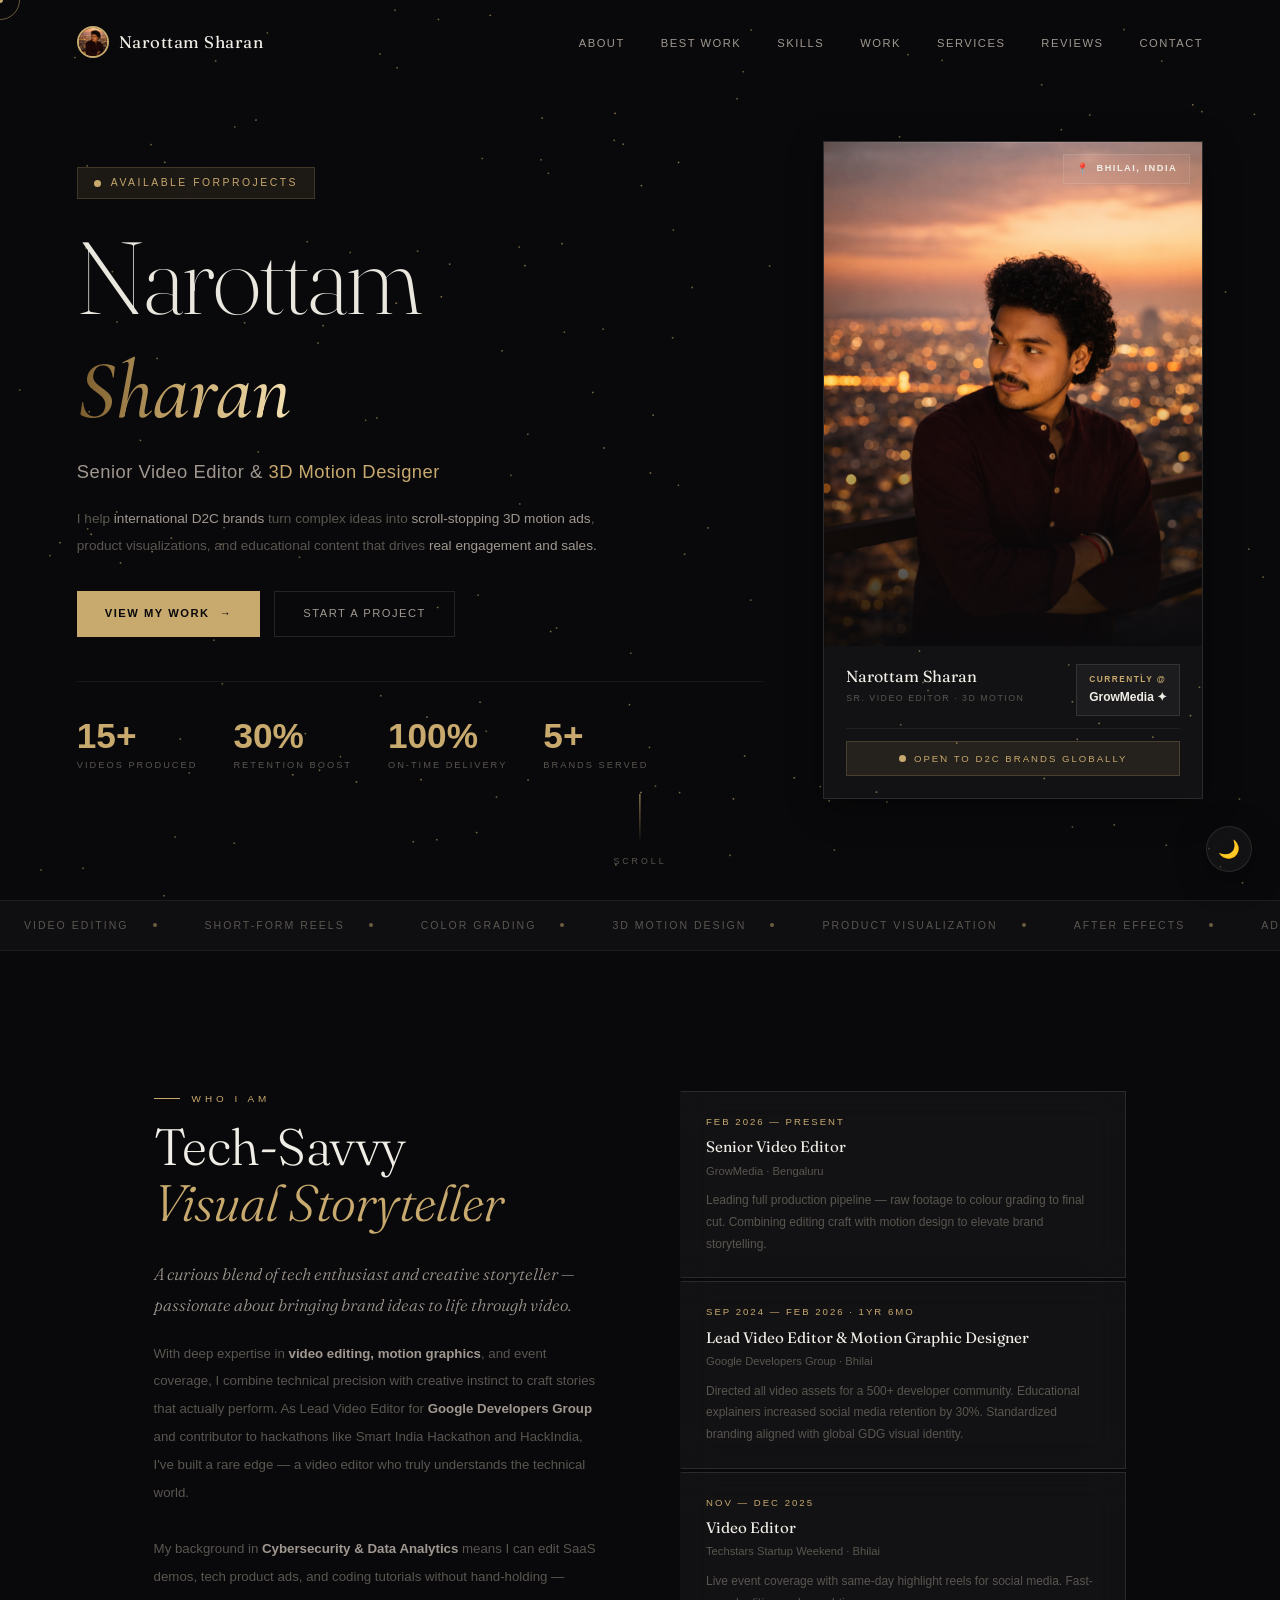
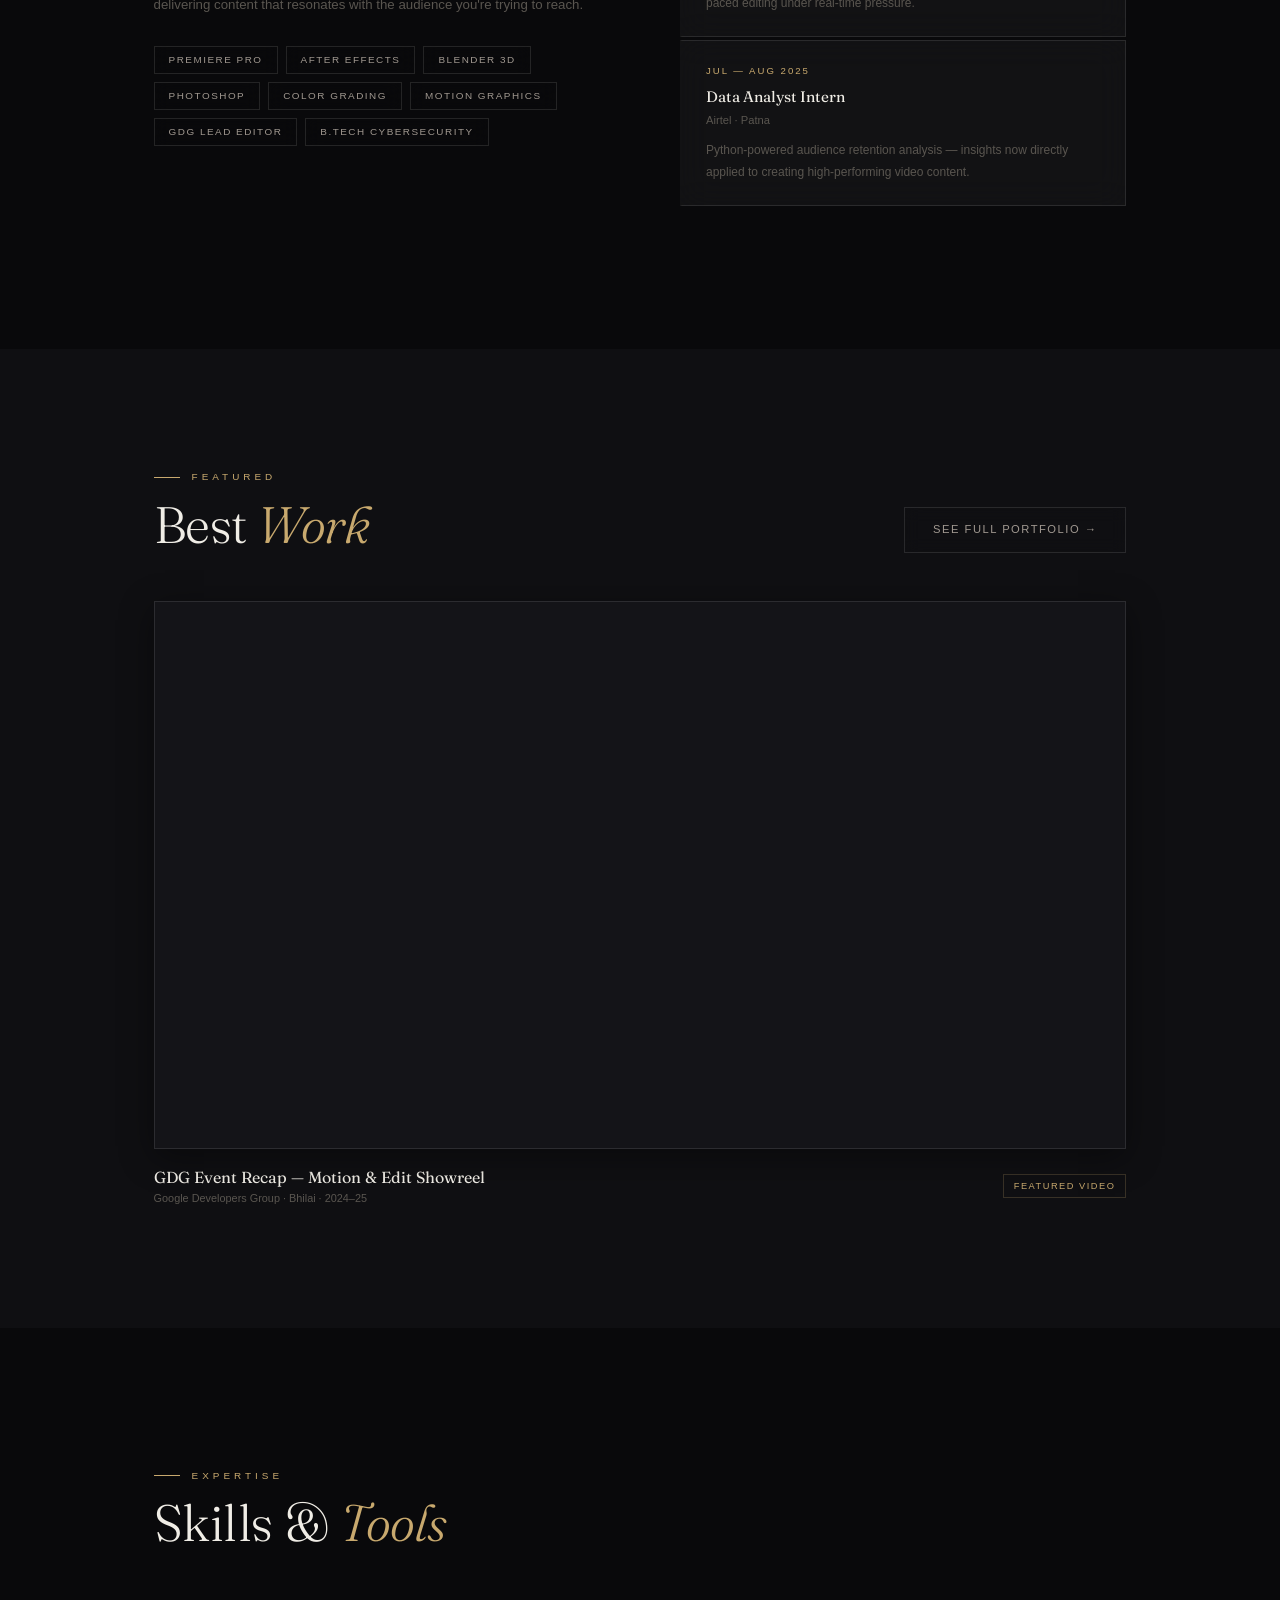
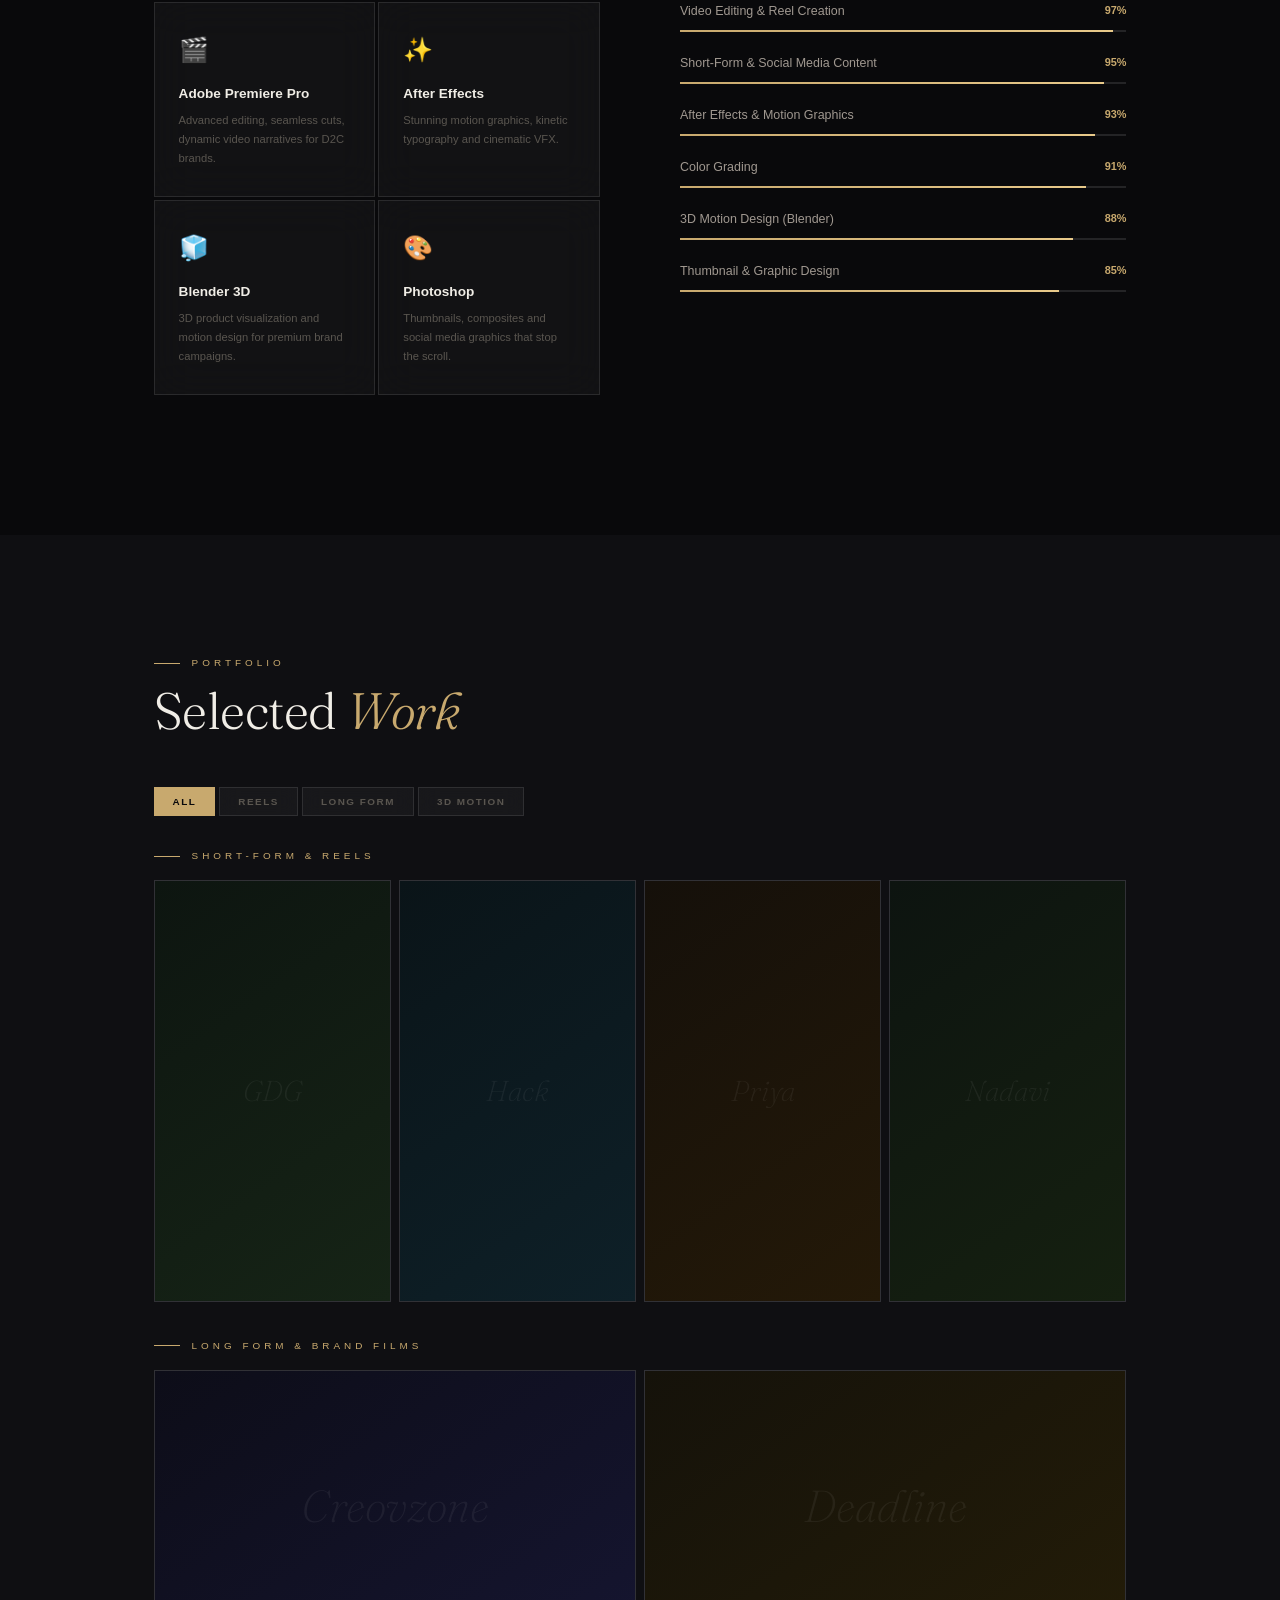
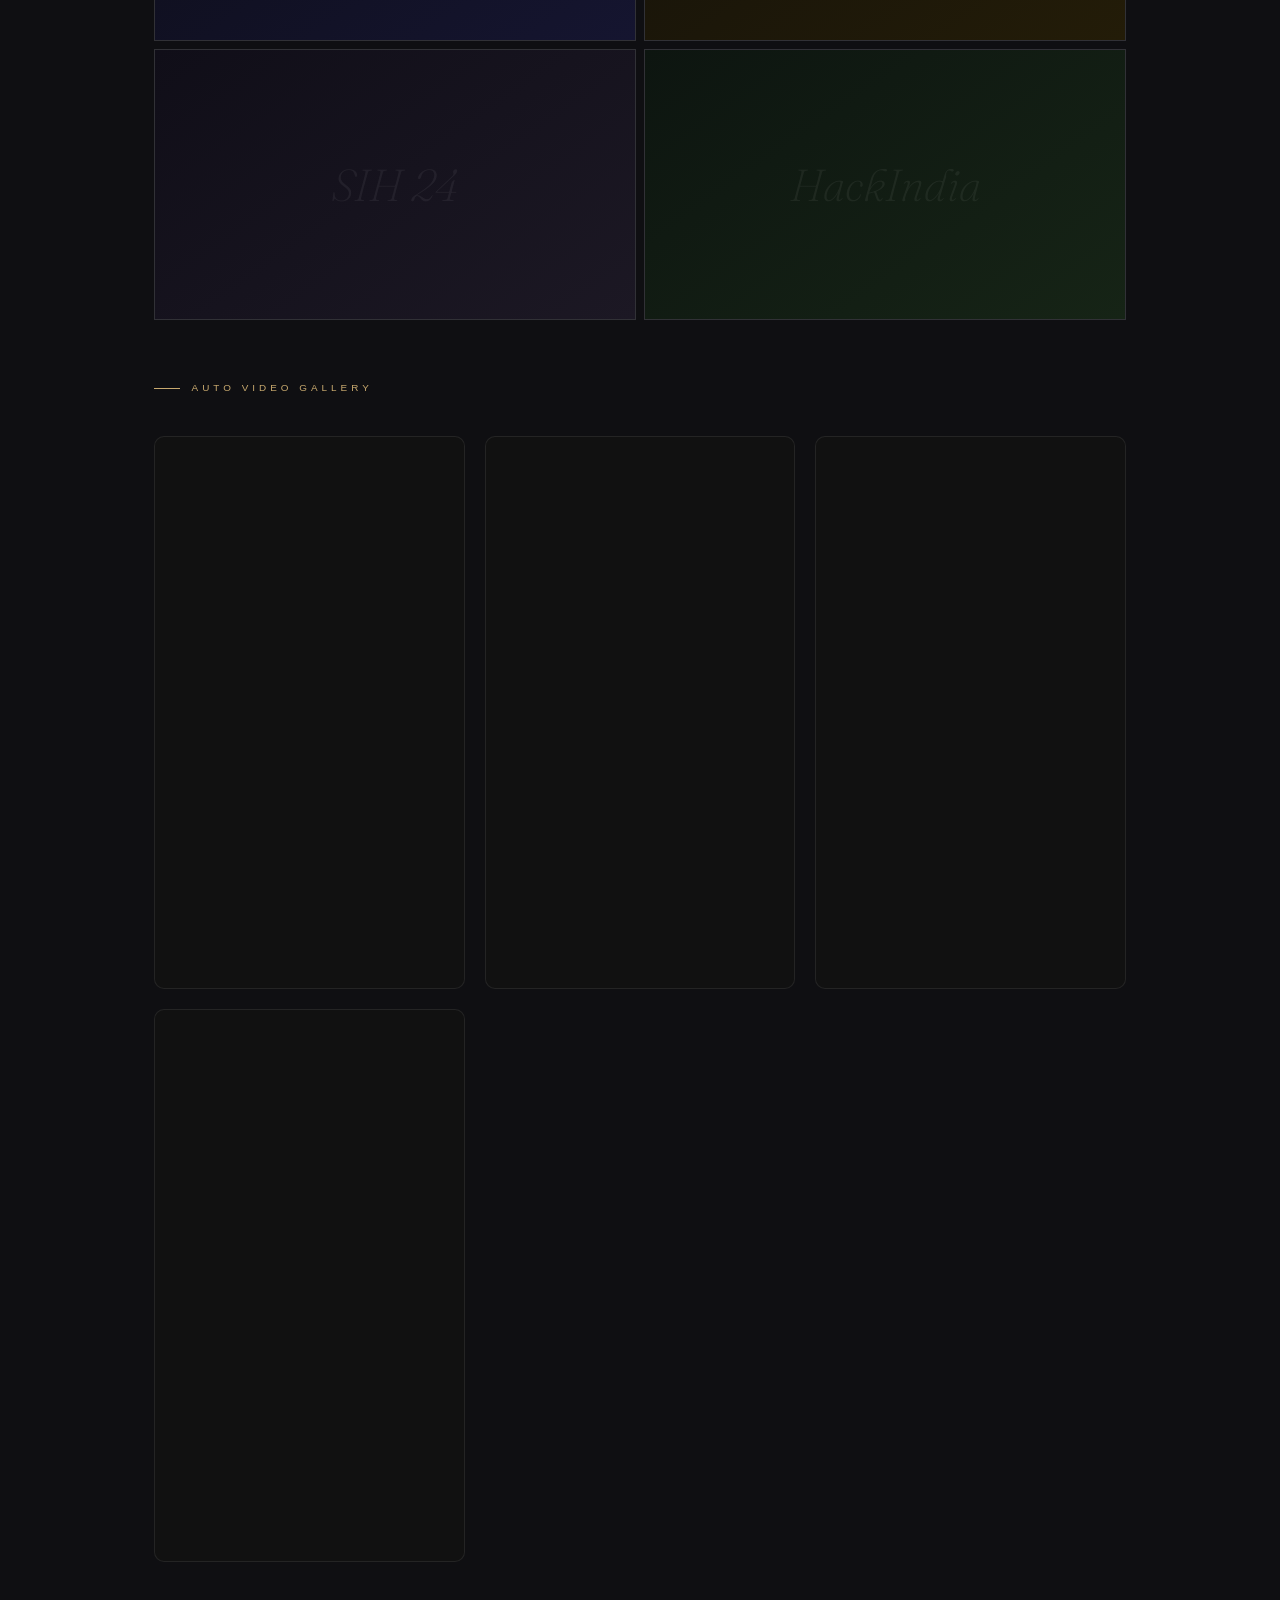
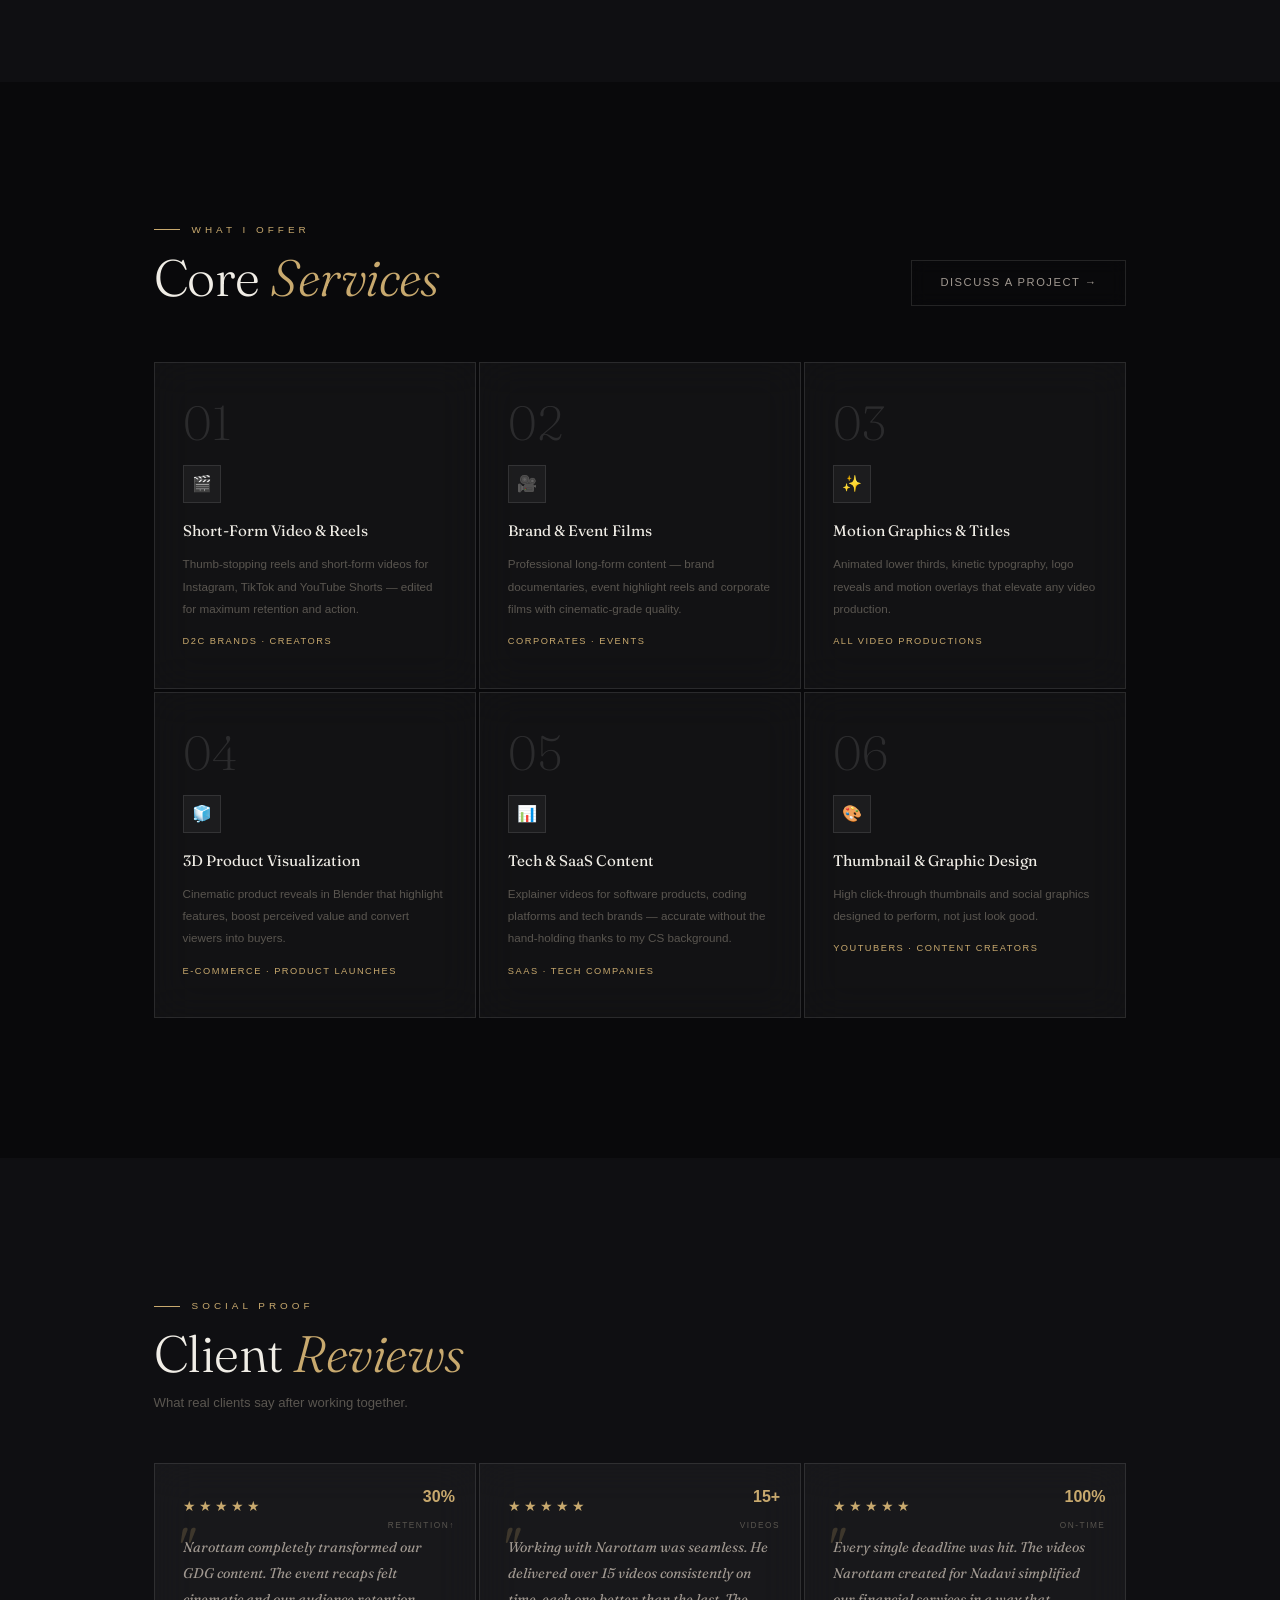
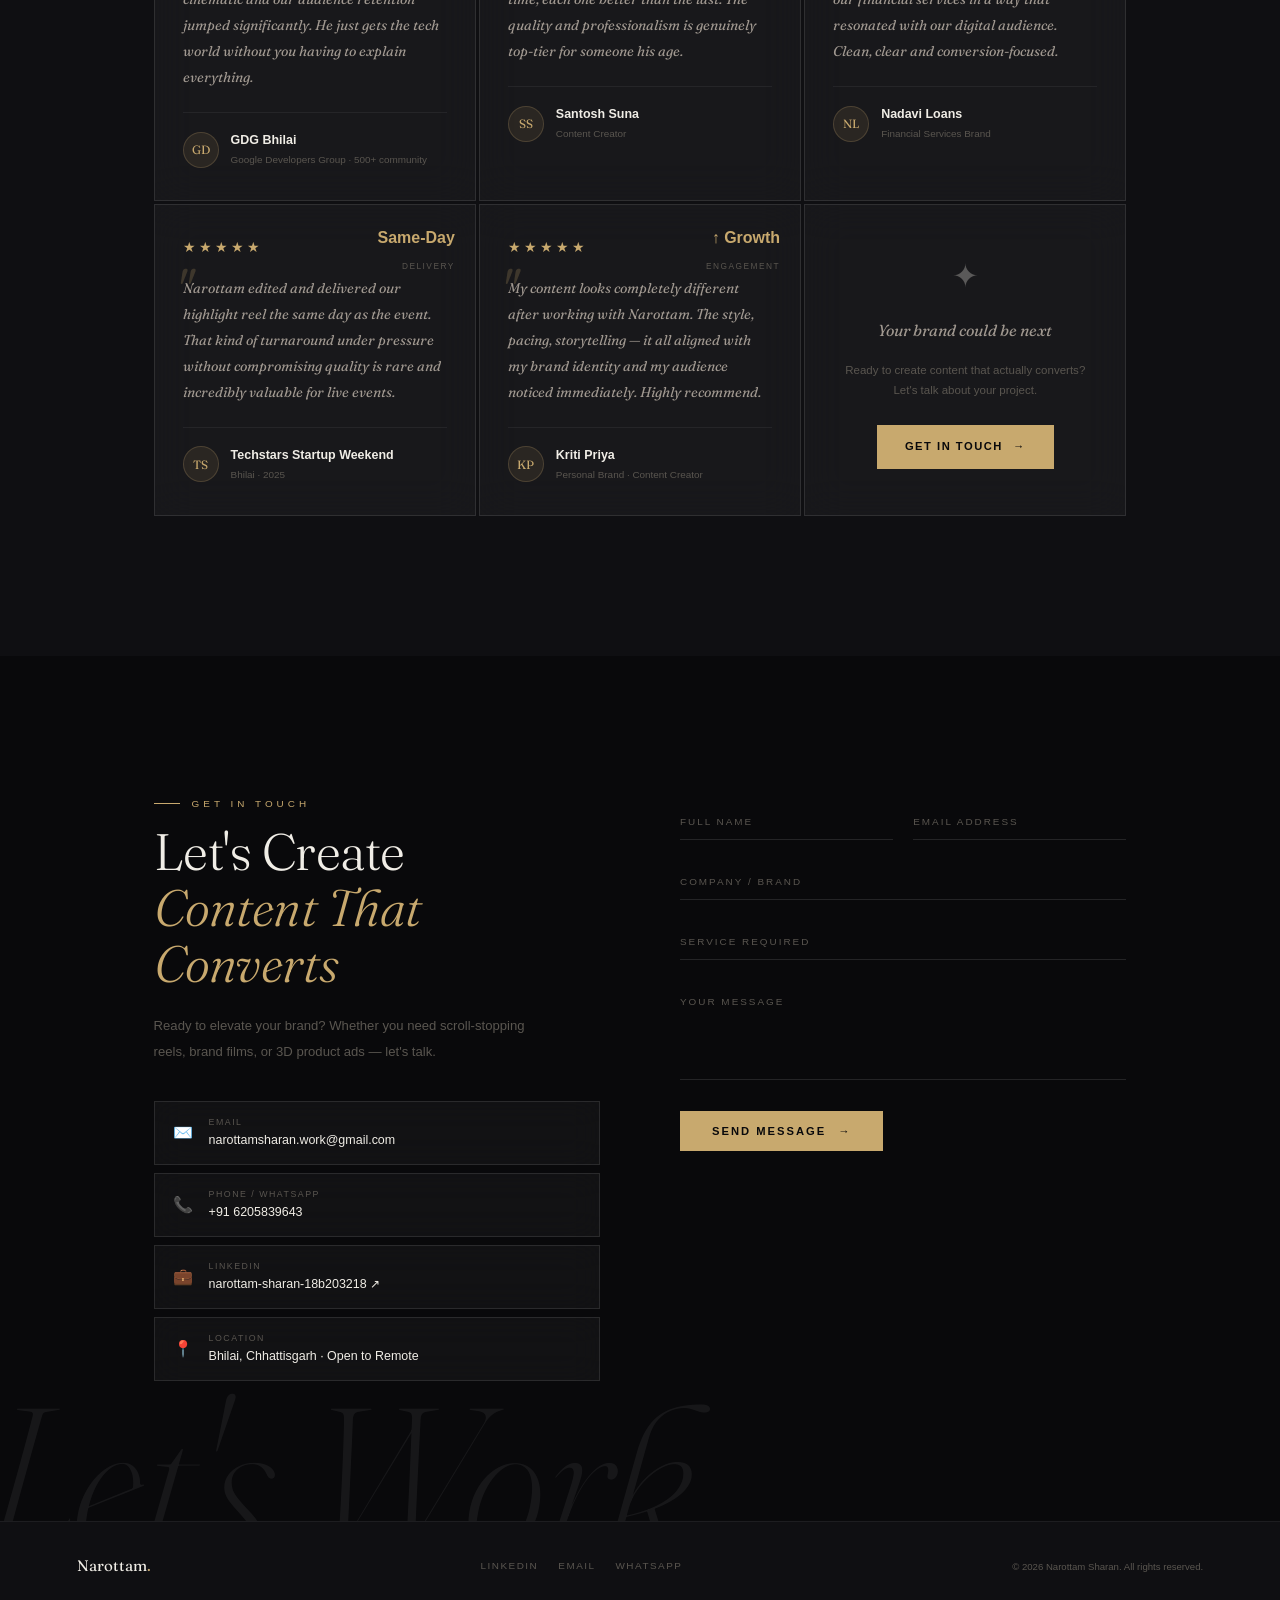
==== Portfolio/index.html @ b7a2491a "Add files via upload" ====
<!DOCTYPE html>
<html lang="en" data-theme="dark">
<head>
  
<link rel="icon" href="narottam.png">
<meta charset="UTF-8"/>
<meta name="viewport" content="width=device-width,initial-scale=1.0"/>
<title>Narottam Sharan — Senior Video Editor & 3D Motion Designer</title>
<link rel="stylesheet" href="style.css">
</head>
<script async src="https://www.instagram.com/embed.js"></script>
<body>

<!-- CURSOR -->
<div id="cursor-outer"></div>
<div id="cursor-inner"></div>
<div id="cursor-label"></div>
<div id="progress"></div>

<!-- THEME -->
<button id="themeBtn" aria-label="Toggle theme">
  <span class="t-moon">🌙</span>
  <span class="t-sun">☀️</span>
</button>

<!-- NAV -->
<nav id="nav">
  <a href="#" class="nav-brand">
  <img src="narottam.png" class="nav-photo">
  Narottam Sharan
</a>
  <ul class="nav-links">
    <li><a href="#about">About</a></li>
    <li><a href="#bestwork">Best Work</a></li>
    <li><a href="#skills">Skills</a></li>
    <li><a href="#work">Work</a></li>
    <li><a href="#services">Services</a></li>
    <li><a href="#clients">Reviews</a></li>
    <li><a href="#contact">Contact</a></li>
  </ul>
  <button class="hamburger" id="hamburger"><span></span><span></span><span></span></button>
</nav>
<div class="mob-menu" id="mobMenu">
  <a href="#about">About</a>
  <a href="#bestwork">Best Work</a>
  <a href="#skills">Skills</a>
  <a href="#work">Work</a>
  <a href="#services">Services</a>
  <a href="#clients">Reviews</a>
  <a href="#contact">Contact</a>
</div>

<!-- ══ HERO ══ -->
<section id="hero">
  <canvas id="hero-canvas"></canvas>

  <div class="hero-inner">
    <!-- LEFT -->
    <div class="hero-left">
      <div class="hero-status"><span class="pulse-dot"></span>Available forProjects</div>

      <div class="hero-name-block">
        <span class="hero-name-top" id="heroNameTop">Narottam</span>
        <span class="hero-name-bottom">Sharan</span>
      </div>

      <div class="hero-role">Senior Video Editor &amp; <strong>3D Motion Designer</strong></div>

      <p class="hero-sub">
        I help <strong>international D2C brands</strong> turn complex ideas into
        <strong>scroll-stopping 3D motion ads</strong>, product visualizations,
        and educational content that drives <strong>real engagement and sales.</strong>
      </p>

      <div class="hero-btns">
        <a href="#work" class="btn-fill mag-btn"><span>View My Work</span><span>→</span></a>
        <a href="#contact" class="btn-line mag-btn">Start a Project</a>
      </div>

      <div class="hero-metrics">
        <div><div class="m-num" data-count="15" data-suf="+">15+</div><div class="m-lbl">Videos Produced</div></div>
        <div><div class="m-num" data-count="30" data-suf="%">30%</div><div class="m-lbl">Retention Boost</div></div>
        <div><div class="m-num" data-count="100" data-suf="%">100%</div><div class="m-lbl">On-Time Delivery</div></div>
        <div><div class="m-num" data-count="5" data-suf="+">5+</div><div class="m-lbl">Brands Served</div></div>
      </div>
    </div>

    <!-- RIGHT — GLASS CARD -->
    <div class="hero-card-wrap">
      <div class="hero-card" id="heroCard">
        <div class="card-photo-wrap" id="cardPhotoWrap">
          <img src="narottam.png" alt="Narottam Sharan" class="card-photo" id="cardPhoto">
          <div class="card-photo-fade"></div>
          <div class="card-photo-change">↑ Change Photo</div>
          <div class="card-location-badge"><span>📍</span>Bhilai, India</div>
          <input type="file" id="photoInput" accept="image/*" style="display:none">
        </div>
        <div class="card-info">
          <div class="card-info-top">
            <div>
              <div class="card-name">Narottam Sharan</div>
              <div class="card-role-badge">Sr. Video Editor · 3D Motion</div>
            </div>
            <div class="card-currently">
              <div class="card-curr-label">Currently @</div>
              <div class="card-curr-val">GrowMedia ✦</div>
            </div>
          </div>
          <div class="card-divider"></div>
          <div class="card-badge"><span class="pulse-dot"></span>Open to D2C Brands Globally</div>
        </div>
      </div>
    </div>
  </div>

  <div class="hero-scroll-hint"><div class="scroll-line"></div><div class="scroll-txt">Scroll</div></div>
</section>

<!-- MARQUEE -->
<div class="marquee-wrap">
  <div class="marquee-inner">
    <span class="m-item">Video Editing<span class="m-dot"></span></span>
    <span class="m-item">Short-Form Reels<span class="m-dot"></span></span>
    <span class="m-item">Color Grading<span class="m-dot"></span></span>
    <span class="m-item">3D Motion Design<span class="m-dot"></span></span>
    <span class="m-item">Product Visualization<span class="m-dot"></span></span>
    <span class="m-item">After Effects<span class="m-dot"></span></span>
    <span class="m-item">Adobe Premiere Pro<span class="m-dot"></span></span>
    <span class="m-item">Blender 3D<span class="m-dot"></span></span>
    <span class="m-item">D2C Brand Content<span class="m-dot"></span></span>
    <span class="m-item">Event Films<span class="m-dot"></span></span>
    <span class="m-item">Video Editing<span class="m-dot"></span></span>
    <span class="m-item">Short-Form Reels<span class="m-dot"></span></span>
    <span class="m-item">Color Grading<span class="m-dot"></span></span>
    <span class="m-item">3D Motion Design<span class="m-dot"></span></span>
    <span class="m-item">Product Visualization<span class="m-dot"></span></span>
    <span class="m-item">After Effects<span class="m-dot"></span></span>
    <span class="m-item">Adobe Premiere Pro<span class="m-dot"></span></span>
    <span class="m-item">Blender 3D<span class="m-dot"></span></span>
    <span class="m-item">D2C Brand Content<span class="m-dot"></span></span>
    <span class="m-item">Event Films<span class="m-dot"></span></span>
  </div>
</div>

<!-- ══ ABOUT ══ -->
<section id="about">
  <div class="about-grid container">
    <div>
      <div class="eyebrow sr">Who I Am</div>
      <h2 class="section-title sr d1">Tech-Savvy<br><em>Visual Storyteller</em></h2>
      <p class="about-lead sr d2">A curious blend of tech enthusiast and creative storyteller — passionate about bringing brand ideas to life through video.</p>
      <p class="about-body sr d3">With deep expertise in <strong>video editing, motion graphics</strong>, and event coverage, I combine technical precision with creative instinct to craft stories that actually perform. As Lead Video Editor for <strong>Google Developers Group</strong> and contributor to hackathons like Smart India Hackathon and HackIndia, I've built a rare edge — a video editor who truly understands the technical world.<br><br>My background in <strong>Cybersecurity &amp; Data Analytics</strong> means I can edit SaaS demos, tech product ads, and coding tutorials without hand-holding — delivering content that resonates with the audience you're trying to reach.</p>
      <div class="pill-group sr d4">
        <span class="pill">Premiere Pro</span><span class="pill">After Effects</span>
        <span class="pill">Blender 3D</span><span class="pill">Photoshop</span>
        <span class="pill">Color Grading</span><span class="pill">Motion Graphics</span>
        <span class="pill">GDG Lead Editor</span><span class="pill">B.Tech Cybersecurity</span>
      </div>
    </div>
    <div>
      <div class="exp-card sr d1">
        <div class="exp-period">Feb 2026 — Present</div>
        <div class="exp-role">Senior Video Editor</div>
        <div class="exp-co">GrowMedia · Bengaluru</div>
        <div class="exp-note">Leading full production pipeline — raw footage to colour grading to final cut. Combining editing craft with motion design to elevate brand storytelling.</div>
      </div>
      <div class="exp-card sr d2">
        <div class="exp-period">Sep 2024 — Feb 2026 · 1yr 6mo</div>
        <div class="exp-role">Lead Video Editor &amp; Motion Graphic Designer</div>
        <div class="exp-co">Google Developers Group · Bhilai</div>
        <div class="exp-note">Directed all video assets for a 500+ developer community. Educational explainers increased social media retention by 30%. Standardized branding aligned with global GDG visual identity.</div>
      </div>
      <div class="exp-card sr d3">
        <div class="exp-period">Nov — Dec 2025</div>
        <div class="exp-role">Video Editor</div>
        <div class="exp-co">Techstars Startup Weekend · Bhilai</div>
        <div class="exp-note">Live event coverage with same-day highlight reels for social media. Fast-paced editing under real-time pressure.</div>
      </div>
      <div class="exp-card sr d4">
        <div class="exp-period">Jul — Aug 2025</div>
        <div class="exp-role">Data Analyst Intern</div>
        <div class="exp-co">Airtel · Patna</div>
        <div class="exp-note">Python-powered audience retention analysis — insights now directly applied to creating high-performing video content.</div>
      </div>
    </div>
  </div>
</section>

<!-- ══ BEST WORK ══ -->
<section id="bestwork">
  <div class="bestwork-inner container">
    <div class="bestwork-header">
      <div>
        <div class="eyebrow sr">Featured</div>
        <h2 class="section-title sr d1">Best <em>Work</em></h2>
      </div>
      <a href="#work" class="btn-line sr d2 mag-btn">See Full Portfolio →</a>
    </div>
    <div class="sr d2">
      <div class="yt-frame-wrap">
        <!-- Replace VIDEO_ID with your actual YouTube video ID -->
        <iframe
          src="https://www.youtube.com/embed/dQw4w9WgXcQ?rel=0&modestbranding=1&color=white"
          title="Narottam Sharan — Featured Work"
          allow="accelerometer; autoplay; clipboard-write; encrypted-media; gyroscope; picture-in-picture"
          allowfullscreen>
        </iframe>
      </div>
      <div class="yt-label">
        <div>
          <div class="yt-title">GDG Event Recap — Motion &amp; Edit Showreel</div>
          <div class="yt-sub">Google Developers Group · Bhilai · 2024–25</div>
        </div>
        <div class="yt-tag">Featured Video</div>
      </div>
    </div>
  </div>
</section>

<!-- ══ SKILLS ══ -->
<section id="skills">
  <div class="container">
    <div class="eyebrow sr">Expertise</div>
    <h2 class="section-title sr d1">Skills &amp; <em>Tools</em></h2>
    <div class="skills-layout">
      <div class="tool-row">
        <div class="tool-tile sr d1" data-tilt><div class="tool-tile-icon">🎬</div><div class="tool-tile-name">Adobe Premiere Pro</div><div class="tool-tile-desc">Advanced editing, seamless cuts, dynamic video narratives for D2C brands.</div></div>
        <div class="tool-tile sr d2" data-tilt><div class="tool-tile-icon">✨</div><div class="tool-tile-name">After Effects</div><div class="tool-tile-desc">Stunning motion graphics, kinetic typography and cinematic VFX.</div></div>
        <div class="tool-tile sr d3" data-tilt><div class="tool-tile-icon">🧊</div><div class="tool-tile-name">Blender 3D</div><div class="tool-tile-desc">3D product visualization and motion design for premium brand campaigns.</div></div>
        <div class="tool-tile sr d4" data-tilt><div class="tool-tile-icon">🎨</div><div class="tool-tile-name">Photoshop</div><div class="tool-tile-desc">Thumbnails, composites and social media graphics that stop the scroll.</div></div>
      </div>
      <div class="bar-set">
        <div class="bar-item sr d1" style="--w:97%"><div class="bar-head"><span class="bar-name">Video Editing &amp; Reel Creation</span><span class="bar-pct">97%</span></div><div class="bar-track"><div class="bar-fill"></div></div></div>
        <div class="bar-item sr d2" style="--w:95%"><div class="bar-head"><span class="bar-name">Short-Form &amp; Social Media Content</span><span class="bar-pct">95%</span></div><div class="bar-track"><div class="bar-fill"></div></div></div>
        <div class="bar-item sr d3" style="--w:93%"><div class="bar-head"><span class="bar-name">After Effects &amp; Motion Graphics</span><span class="bar-pct">93%</span></div><div class="bar-track"><div class="bar-fill"></div></div></div>
        <div class="bar-item sr d4" style="--w:91%"><div class="bar-head"><span class="bar-name">Color Grading</span><span class="bar-pct">91%</span></div><div class="bar-track"><div class="bar-fill"></div></div></div>
        <div class="bar-item sr d5" style="--w:88%"><div class="bar-head"><span class="bar-name">3D Motion Design (Blender)</span><span class="bar-pct">88%</span></div><div class="bar-track"><div class="bar-fill"></div></div></div>
        <div class="bar-item sr d6" style="--w:85%"><div class="bar-head"><span class="bar-name">Thumbnail &amp; Graphic Design</span><span class="bar-pct">85%</span></div><div class="bar-track"><div class="bar-fill"></div></div></div>
      </div>
    </div>
  </div>
</section>

<!-- ══ WORK ══ -->
 
<section id="work">
  
  <div class="work-inner container">
    <div class="work-header">
      <div>
        <div class="eyebrow sr">Portfolio</div>
        <h2 class="section-title sr d1">Selected <em>Work</em></h2>
      </div>
    </div>
    <div class="filter-row sr d1">
      <button class="filt on" data-f="all">All</button>
      <button class="filt" data-f="reels">Reels</button>
      <button class="filt" data-f="longform">Long Form</button>
      <button class="filt" data-f="3d">3D Motion</button>
    </div>

    <!-- REELS — vertical 9:16 -->
    <div id="work-reels" style="margin-top:32px;">
      <div class="eyebrow sr" style="margin-bottom:16px;">Short-Form &amp; Reels</div>
      <div class="reels-row">
        <div class="reel-item sr d1" data-cat="reels"><div class="w-bg wbg2"><div class="w-lbl">GDG</div></div><div class="w-overlay"><div class="w-tag">Reel · Tech</div><div class="w-title">GDG Event Reel</div></div></div>
        <div class="reel-item sr d2" data-cat="reels"><div class="w-bg wbg5"><div class="w-lbl">Hack</div></div><div class="w-overlay"><div class="w-tag">Reel · Event</div><div class="w-title">Flash Hack BTS</div></div></div>
        <div class="reel-item sr d3" data-cat="reels"><div class="w-bg wbg3"><div class="w-lbl">Priya</div></div><div class="w-overlay"><div class="w-tag">Reel · Personal Brand</div><div class="w-title">Kriti Priya — Content</div></div></div>
        <div class="reel-item sr d4" data-cat="reels"><div class="w-bg wbg7"><div class="w-lbl">Nadavi</div></div><div class="w-overlay"><div class="w-tag">Reel · Finance</div><div class="w-title">Nadavi Loans Promo</div></div></div>
      </div>
    </div>

    <!-- LONG FORM — horizontal 16:9 -->
    <div id="work-long" style="margin-top:36px;">
      <div class="eyebrow sr" style="margin-bottom:16px;">Long Form &amp; Brand Films</div>
      <div class="longform-row">
        <div class="long-item sr d1" data-cat="longform"><div class="w-bg wbg1"><div class="w-lbl">Creovzone</div></div><div class="w-overlay"><div class="w-tag">Brand Film · AI Platform</div><div class="w-title">Creovzone — AI Coding Platform</div></div></div>
        <div class="long-item sr d2" data-cat="longform"><div class="w-bg wbg6"><div class="w-lbl">Deadline</div></div><div class="w-overlay"><div class="w-tag">Documentary · Long-form</div><div class="w-title">Romanticizing Deadline</div></div></div>
        <div class="long-item sr d3" data-cat="longform"><div class="w-bg wbg4"><div class="w-lbl">SIH 24</div></div><div class="w-overlay"><div class="w-tag">Event Film · BTS</div><div class="w-title">SIH 24 Behind The Scenes</div></div></div>
        <div class="long-item sr d4" data-cat="longform"><div class="w-bg wbg2"><div class="w-lbl">HackIndia</div></div><div class="w-overlay"><div class="w-tag">Event Highlight</div><div class="w-title">HackIndia Spark 6</div></div></div>
      </div>
    </div>

    <!-- 3D COMING SOON -->
    <div id="work-3d" style="margin-top:36px;display:none;">
      <div class="eyebrow sr" style="margin-bottom:16px;">3D Motion Design</div>
      <div class="coming-soon-banner sr">
        <div class="cs-icon">🧊</div>
        <div class="cs-title">3D Work — Coming Soon</div>
        <div class="cs-sub">Currently in production · Check back soon</div>
      </div>
    </div>


    <!-- AI AUTO VIDEO GALLERY -->
    <div style="margin-top:60px">

      <div class="eyebrow">Auto Video Gallery</div>

      <div id="autoVideoGallery" class="video-auto-grid"></div>

    </div>
  </div>
</section>

<!-- ══ SERVICES ══ -->
<section id="services">
  <div class="services-top container">
    <div><div class="eyebrow sr">What I Offer</div><h2 class="section-title sr d1">Core <em>Services</em></h2></div>
    <a href="#contact" class="btn-line sr d2 mag-btn">Discuss a Project →</a>
  </div>
  <div class="srv-grid container">
    <div class="srv-tile sr d1"><div class="srv-num">01</div><div class="srv-ico">🎬</div><div class="srv-title">Short-Form Video &amp; Reels</div><div class="srv-desc">Thumb-stopping reels and short-form videos for Instagram, TikTok and YouTube Shorts — edited for maximum retention and action.</div><div class="srv-tag">D2C Brands · Creators</div></div>
    <div class="srv-tile sr d2"><div class="srv-num">02</div><div class="srv-ico">🎥</div><div class="srv-title">Brand &amp; Event Films</div><div class="srv-desc">Professional long-form content — brand documentaries, event highlight reels and corporate films with cinematic-grade quality.</div><div class="srv-tag">Corporates · Events</div></div>
    <div class="srv-tile sr d3"><div class="srv-num">03</div><div class="srv-ico">✨</div><div class="srv-title">Motion Graphics &amp; Titles</div><div class="srv-desc">Animated lower thirds, kinetic typography, logo reveals and motion overlays that elevate any video production.</div><div class="srv-tag">All Video Productions</div></div>
    <div class="srv-tile sr d1"><div class="srv-num">04</div><div class="srv-ico">🧊</div><div class="srv-title">3D Product Visualization</div><div class="srv-desc">Cinematic product reveals in Blender that highlight features, boost perceived value and convert viewers into buyers.</div><div class="srv-tag">E-commerce · Product Launches</div></div>
    <div class="srv-tile sr d2"><div class="srv-num">05</div><div class="srv-ico">📊</div><div class="srv-title">Tech &amp; SaaS Content</div><div class="srv-desc">Explainer videos for software products, coding platforms and tech brands — accurate without the hand-holding thanks to my CS background.</div><div class="srv-tag">SaaS · Tech Companies</div></div>
    <div class="srv-tile sr d3"><div class="srv-num">06</div><div class="srv-ico">🎨</div><div class="srv-title">Thumbnail &amp; Graphic Design</div><div class="srv-desc">High click-through thumbnails and social graphics designed to perform, not just look good.</div><div class="srv-tag">YouTubers · Content Creators</div></div>
  </div>
</section>

<!-- ══ SOCIAL PROOF ══ -->
<section id="clients">
  <div class="clients-inner container">
    <div class="eyebrow sr">Social Proof</div>
    <h2 class="section-title sr d1">Client <em>Reviews</em></h2>
    <p class="sr d2" style="font-size:.82rem;color:var(--fg3);margin-top:10px;max-width:500px;">What real clients say after working together.</p>
    <div class="reviews-grid">

      <div class="review-card sr d1">
        <div class="review-kpi"><span class="review-kpi-val">30%</span><span class="review-kpi-lbl">Retention↑</span></div>
        <div class="review-stars"><span class="star">★</span><span class="star">★</span><span class="star">★</span><span class="star">★</span><span class="star">★</span></div>
        <div class="review-text">Narottam completely transformed our GDG content. The event recaps felt cinematic and our audience retention jumped significantly. He just gets the tech world without you having to explain everything.</div>
        <div class="review-author">
          <div class="review-avatar">GD</div>
          <div>
            <div class="review-name">GDG Bhilai</div>
            <div class="review-handle">Google Developers Group · 500+ community</div>
          </div>
        </div>
      </div>

      <div class="review-card sr d2">
        <div class="review-kpi"><span class="review-kpi-val">15+</span><span class="review-kpi-lbl">Videos</span></div>
        <div class="review-stars"><span class="star">★</span><span class="star">★</span><span class="star">★</span><span class="star">★</span><span class="star">★</span></div>
        <div class="review-text">Working with Narottam was seamless. He delivered over 15 videos consistently on time, each one better than the last. The quality and professionalism is genuinely top-tier for someone his age.</div>
        <div class="review-author">
          <div class="review-avatar">SS</div>
          <div>
            <div class="review-name">Santosh Suna</div>
            <div class="review-handle">Content Creator</div>
          </div>
        </div>
      </div>

      <div class="review-card sr d3">
        <div class="review-kpi"><span class="review-kpi-val">100%</span><span class="review-kpi-lbl">On-Time</span></div>
        <div class="review-stars"><span class="star">★</span><span class="star">★</span><span class="star">★</span><span class="star">★</span><span class="star">★</span></div>
        <div class="review-text">Every single deadline was hit. The videos Narottam created for Nadavi simplified our financial services in a way that resonated with our digital audience. Clean, clear and conversion-focused.</div>
        <div class="review-author">
          <div class="review-avatar">NL</div>
          <div>
            <div class="review-name">Nadavi Loans</div>
            <div class="review-handle">Financial Services Brand</div>
          </div>
        </div>
      </div>

      <div class="review-card sr d4">
        <div class="review-kpi"><span class="review-kpi-val">Same-Day</span><span class="review-kpi-lbl">Delivery</span></div>
        <div class="review-stars"><span class="star">★</span><span class="star">★</span><span class="star">★</span><span class="star">★</span><span class="star">★</span></div>
        <div class="review-text">Narottam edited and delivered our highlight reel the same day as the event. That kind of turnaround under pressure without compromising quality is rare and incredibly valuable for live events.</div>
        <div class="review-author">
          <div class="review-avatar">TS</div>
          <div>
            <div class="review-name">Techstars Startup Weekend</div>
            <div class="review-handle">Bhilai · 2025</div>
          </div>
        </div>
      </div>

      <div class="review-card sr d5">
        <div class="review-kpi"><span class="review-kpi-val">↑ Growth</span><span class="review-kpi-lbl">Engagement</span></div>
        <div class="review-stars"><span class="star">★</span><span class="star">★</span><span class="star">★</span><span class="star">★</span><span class="star">★</span></div>
        <div class="review-text">My content looks completely different after working with Narottam. The style, pacing, storytelling — it all aligned with my brand identity and my audience noticed immediately. Highly recommend.</div>
        <div class="review-author">
          <div class="review-avatar">KP</div>
          <div>
            <div class="review-name">Kriti Priya</div>
            <div class="review-handle">Personal Brand · Content Creator</div>
          </div>
        </div>
      </div>

      <div class="review-card sr d6" style="display:flex;flex-direction:column;justify-content:center;align-items:center;text-align:center;gap:16px;padding:40px;">
        <div style="font-size:2rem;opacity:.3;">✦</div>
        <div style="font-family:var(--font-d);font-style:italic;font-size:1rem;color:var(--fg2);">Your brand could be next</div>
        <p style="font-size:.72rem;color:var(--fg3);line-height:1.8;">Ready to create content that actually converts? Let's talk about your project.</p>
        <a href="#contact" class="btn-fill mag-btn" style="margin-top:8px;"><span>Get in Touch</span><span>→</span></a>
      </div>

    </div>
  </div>
</section>

<!-- ══ CONTACT ══ -->
<section id="contact">
  <div class="contact-bg-text">Let's Work</div>
  <div class="container">
    <div class="contact-layout">
      <div class="contact-left">
        <div class="eyebrow sr">Get in Touch</div>
        <h2 class="section-title sr d1">Let's Create<br><em>Content That<br>Converts</em></h2>
        <p class="sr d2">Ready to elevate your brand? Whether you need scroll-stopping reels, brand films, or 3D product ads — let's talk.</p>
        <div class="ci-list sr d3">
          <div class="ci"><div class="ci-icon">✉️</div><div><div class="ci-lbl">Email</div><div class="ci-val"><a href="https://mail.google.com/mail/?view=cm&fs=1&to=narottamsharan.work@gmail.com" target="_blank">narottamsharan.work@gmail.com</a></div></div></div>
          <div class="ci"><div class="ci-icon">📞</div><div><div class="ci-lbl">Phone / WhatsApp</div><div class="ci-val"><a href="tel:+916205839643">+91 6205839643</a></div></div></div>
          <div class="ci"><div class="ci-icon">💼</div><div><div class="ci-lbl">LinkedIn</div><div class="ci-val"><a href="https://www.linkedin.com/in/narottam-sharan-18b203218/" target="_blank">narottam-sharan-18b203218 ↗</a></div></div></div>
          <div class="ci"><div class="ci-icon">📍</div><div><div class="ci-lbl">Location</div><div class="ci-val">Bhilai, Chhattisgarh · Open to Remote</div></div></div>
        </div>
      </div>
      <div class="c-form sr-r d2">
        <div class="fg-row">
          <div class="fg"><input type="text" id="fn" placeholder="Name"><label for="fn">Full Name</label></div>
          <div class="fg"><input type="email" id="fe" placeholder="Email"><label for="fe">Email Address</label></div>
        </div>
        <div class="fg"><input type="text" id="fc" placeholder="Company"><label for="fc">Company / Brand</label></div>
        <div class="fg"><input type="text" id="fs" placeholder="Service"><label for="fs">Service Required</label></div>
        <div class="fg"><textarea id="fm" rows="5" placeholder="Message"></textarea><label for="fm">Your Message</label></div>
        <button class="c-submit mag-btn" id="submitBtn"><span>Send Message</span><span>→</span></button>
      </div>
    </div>
  </div>
</section>

<!-- FOOTER -->
<footer>
  <div class="footer-inner">
    <div class="footer-logo">Narottam<span>.</span></div>
    <div class="footer-links">
      <a href="https://www.linkedin.com/in/narottam-sharan-18b203218/" target="_blank">LinkedIn</a>
     <a href="https://mail.google.com/mail/?view=cm&fs=1&to=narottamsharan.work@gmail.com" target="_blank">Email</a>
      <a href="tel:+916205839643">WhatsApp</a>
    </div>
    <div class="footer-copy">© 2026 Narottam Sharan. All rights reserved.</div>
  </div>
</footer>

<script src="main.js"></script>
</body>
</html>
---- Portfolio/style.css ----
/* ═══════════════════════════════════════════════
   NAROTTAM SHARAN PORTFOLIO — style.css v3
═══════════════════════════════════════════════ */
@import url('https://fonts.googleapis.com/css2?family=Fraunces:opsz,wght@9..144,200;9..144,400;9..144,700&family=Cormorant+Garamond:ital,wght@0,400;1,400;1,500&display=swap');
@import url('https://fonts.googleapis.com/css2?family=Fraunces:wght@200;400;700&family=Cormorant+Garamond:ital,wght@0,400;1,400;1,500&display=swap');
:root {
  --bg:#09090b; --bg2:#0f0f12; --bg3:#141418; --card:#1a1a1f;
  --gold:#c8a96e; --gold2:#e8c98a;
  --golddim:rgba(200,169,110,.10); --goldbdr:rgba(200,169,110,.22);
  --fg:#f0ede6; --fg2:#a09890; --fg3:#5a5650;
  --bdr:rgba(255,255,255,.06); --bdr2:rgba(255,255,255,.11);
  --glass-bg:rgba(255,255,255,.04);
  --glass-border:rgba(255,255,255,.10);
  --glass-shadow:0 8px 32px rgba(0,0,0,.4);
  --ease:cubic-bezier(.76,0,.24,1);
  --easeOut:cubic-bezier(.16,1,.3,1);
  --font-d:'Fraunces',Georgia,serif;
  --font-b:'Outfit',sans-serif;
}
[data-theme="light"] {
  --bg:#f4f2ed; --bg2:#ebe9e3; --bg3:#e2dfd8; --card:#ffffff;
  --gold:#9a6f30; --gold2:#b88840;
  --golddim:rgba(154,111,48,.08); --goldbdr:rgba(154,111,48,.20);
  --fg:#1c1a16; --fg2:#6b6560; --fg3:#aaa8a2;
  --bdr:rgba(0,0,0,.07); --bdr2:rgba(0,0,0,.13);
  --glass-bg:rgba(255,255,255,.55);
  --glass-border:rgba(255,255,255,.7);
  --glass-shadow:0 8px 32px rgba(0,0,0,.12);
}

*,*::before,*::after{margin:0;padding:0;box-sizing:border-box;}
html{font-size:16px;scroll-behavior:auto;}
body{background:var(--bg);color:var(--fg);font-family:var(--font-b);font-weight:400;line-height:1.6;overflow-x:hidden;cursor:none;transition:background .5s,color .5s;}
::selection{background:var(--gold);color:var(--bg);}
::-webkit-scrollbar{width:2px;}::-webkit-scrollbar-thumb{background:var(--gold);}::-webkit-scrollbar-track{background:var(--bg);}
a{color:inherit;text-decoration:none;}
button{border:none;background:none;font-family:inherit;cursor:none;}
img{max-width:100%;display:block;}
@media(pointer:coarse){body{cursor:auto;}#cursor-outer,#cursor-inner{display:none;}}

/* ── PROGRESS ── */
#progress{position:fixed;top:0;left:0;height:2px;width:0%;background:linear-gradient(90deg,var(--gold),var(--gold2));z-index:999;transition:width .08s linear;}

/* ── THEME BTN ── */
#themeBtn{position:fixed;bottom:28px;right:28px;z-index:800;width:46px;height:46px;border-radius:50%;border:1px solid var(--glass-border);background:var(--glass-bg);backdrop-filter:blur(20px);-webkit-backdrop-filter:blur(20px);display:flex;align-items:center;justify-content:center;font-size:1.1rem;cursor:none;transition:all .35s var(--ease);box-shadow:var(--glass-shadow);}
#themeBtn:hover{background:var(--gold);border-color:var(--gold);transform:rotate(25deg) scale(1.1);}
.t-moon{position:absolute;transition:opacity .3s,transform .3s;}
.t-sun{position:absolute;opacity:0;transform:scale(.5);transition:opacity .3s,transform .3s;}
[data-theme="light"] .t-moon{opacity:0;transform:scale(.5);}
[data-theme="light"] .t-sun{opacity:1;transform:scale(1);}

/* ── CURSOR ── */
#cursor-outer{position:fixed;z-index:9999;pointer-events:none;width:40px;height:40px;border-radius:50%;border:1.5px solid rgba(200,169,110,.5);transform:translate(-50%,-50%);transition:width .4s var(--easeOut),height .4s var(--easeOut),border-color .3s,border-radius .4s var(--easeOut),background .3s;}
#cursor-inner{position:fixed;z-index:10000;pointer-events:none;width:6px;height:6px;border-radius:50%;background:var(--gold);transform:translate(-50%,-50%);transition:width .25s,height .25s,opacity .25s;}
body.cur-link #cursor-outer{width:64px;height:64px;border-color:var(--gold);background:rgba(200,169,110,.08);}
body.cur-link #cursor-inner{opacity:0;}
body.cur-text #cursor-outer{width:2px;height:28px;border-radius:1px;border-color:var(--gold);}

/* ── NAV ── */
#nav{position:fixed;top:0;left:0;width:100%;z-index:700;padding:26px 6vw;display:flex;align-items:center;justify-content:space-between;transition:padding .5s var(--ease),background .5s;}
#nav.stuck{padding:14px 6vw;background:var(--glass-bg);backdrop-filter:blur(24px);-webkit-backdrop-filter:blur(24px);border-bottom:1px solid var(--glass-border);}
.nav-brand{font-family:var(--font-d);font-size:1.05rem;font-weight:400;letter-spacing:.5px;display:flex;align-items:center;gap:10px;transition:opacity .3s;}
.nav-brand:hover{opacity:.7;}
.nav-mark{width:28px;height:28px;border:1.5px solid var(--goldbdr);display:flex;align-items:center;justify-content:center;font-size:.65rem;font-weight:600;letter-spacing:1px;color:var(--gold);text-transform:uppercase;transition:all .3s;}
.nav-brand:hover .nav-mark{background:var(--gold);color:var(--bg);}
.nav-links{display:flex;gap:36px;list-style:none;}
.nav-links a{font-size:.7rem;font-weight:500;letter-spacing:1.5px;color:var(--fg2);text-transform:uppercase;position:relative;transition:color .3s;}
.nav-links a::after{content:'';position:absolute;bottom:-3px;left:0;width:0;height:1px;background:var(--gold);transition:width .35s var(--ease);}
.nav-links a:hover,.nav-links a.active{color:var(--fg);}
.nav-links a:hover::after,.nav-links a.active::after{width:100%;}
.nav-cta{font-size:.68rem;font-weight:600;letter-spacing:1.5px;color:var(--gold);text-transform:uppercase;border:1px solid var(--goldbdr);padding:9px 20px;transition:all .3s;background:var(--glass-bg);backdrop-filter:blur(10px);}
.nav-cta:hover{background:var(--gold);color:var(--bg);border-color:var(--gold);}
.hamburger{display:none;flex-direction:column;gap:5px;padding:4px;cursor:none;}
.hamburger span{display:block;width:22px;height:1.5px;background:var(--fg);transition:all .3s;}
.hamburger.open span:nth-child(1){transform:rotate(45deg) translate(5px,5px);}
.hamburger.open span:nth-child(2){opacity:0;transform:scaleX(0);}
.hamburger.open span:nth-child(3){transform:rotate(-45deg) translate(5px,-5px);}
.mob-menu{position:fixed;inset:0;z-index:690;background:var(--bg);display:flex;flex-direction:column;align-items:center;justify-content:center;gap:32px;opacity:0;pointer-events:none;transition:opacity .4s;}
.mob-menu.open{opacity:1;pointer-events:all;}
.mob-menu a{font-family:var(--font-d);font-size:2.5rem;font-weight:200;color:var(--fg);transition:color .3s;}
.mob-menu a:hover{color:var(--gold);}

/* ── GLASS UTILITY ── */
.glass{background:var(--glass-bg);backdrop-filter:blur(20px);-webkit-backdrop-filter:blur(20px);border:1px solid var(--glass-border);box-shadow:var(--glass-shadow);}

/* ── HERO ── */
#hero{position:relative;min-height:100vh;display:flex;align-items:center;padding:120px 6vw 80px;overflow:hidden;}
#hero-canvas{position:absolute;top:0;left:0;width:100%!important;height:100%!important;z-index:0;opacity:.75;pointer-events:none;display:block;}
.hero-inner{position:relative;z-index:2;max-width:1260px;margin:0 auto;width:100%;display:grid;grid-template-columns:1fr 380px;gap:60px;align-items:center;}

.hero-status{display:inline-flex;align-items:center;gap:10px;padding:7px 16px;border:1px solid var(--goldbdr);background:var(--golddim);backdrop-filter:blur(8px);font-size:.65rem;letter-spacing:2.5px;color:var(--gold);text-transform:uppercase;font-weight:500;margin-bottom:32px;opacity:0;animation:fadeUp .8s var(--easeOut) .3s forwards;}
.pulse-dot{width:7px;height:7px;border-radius:50%;background:var(--gold);animation:pulseAnim 2s ease infinite;}
@keyframes pulseAnim{0%,100%{box-shadow:0 0 0 0 rgba(200,169,110,.4);}50%{box-shadow:0 0 0 6px rgba(200,169,110,0);}}

/* BIG NAME — like Image 1 style but with gold/serif blend */
.hero-name-block {
  opacity: 0;
  animation: fadeUp .9s var(--easeOut) .4s forwards;
}
.hero-name-top{
  font-family:'Fraunces', Georgia, serif;
  font-weight:200;

  font-size:clamp(4.2rem,8vw,7.8rem);
  line-height:.9;
  letter-spacing:-2px;

  color:#eae7df;
  display:block;
-webkit-font-smoothing: antialiased;
text-rendering: optimizeLegibility;
}

.hero-name-bottom{
  font-family:'Cormorant Garamond', serif;
  font-style:italic;
  font-weight:500;

  font-size:clamp(3.6rem,6.5vw,6.8rem);
  margin-top:-12px;

  background: linear-gradient(
    90deg,
    #7a5b2b 0%,
    #c8a96e 25%,
    #f5e2b3 50%,
    #c8a96e 75%,
    #7a5b2b 100%
  );

  background-size:200% auto;

  background-clip:text;
  -webkit-background-clip:text;

  color:transparent;
  -webkit-text-fill-color:transparent;

  animation:goldFlow 6s linear infinite;
}


/* PUT IT HERE ↓ (outside classes) */

@keyframes goldFlow{
  0%{
    background-position:0% center;
  }
  100%{
    background-position:200% center;
  }
}
.hero-role{
  font-family:var(--font-b);font-size:clamp(.9rem,2vw,1.15rem);
  font-weight:300;letter-spacing:.5px;
  color:var(--fg2);margin-bottom:20px;
  opacity:0;animation:fadeUp .8s var(--easeOut) .55s forwards;
}
.hero-role strong{color:var(--gold);font-weight:500;}
.hero-sub{font-size:.85rem;font-weight:300;line-height:1.95;color:var(--fg3);max-width:540px;opacity:0;animation:fadeUp .8s var(--easeOut) .65s forwards;}
.hero-sub strong{color:var(--fg2);font-weight:500;}
.hero-btns{display:flex;gap:14px;flex-wrap:wrap;margin-top:32px;opacity:0;animation:fadeUp .8s var(--easeOut) .75s forwards;}

.btn-fill{display:inline-flex;align-items:center;gap:10px;padding:13px 28px;background:var(--gold);color:var(--bg);font-size:.7rem;font-weight:700;letter-spacing:1.5px;text-transform:uppercase;font-family:var(--font-b);position:relative;overflow:hidden;transition:color .35s;}
.btn-fill::before{content:'';position:absolute;inset:0;background:var(--fg);transform:translateX(-101%);transition:transform .35s var(--ease);}
.btn-fill:hover::before{transform:translateX(0);}
.btn-fill span{position:relative;z-index:1;}
.btn-line{display:inline-flex;align-items:center;gap:10px;padding:13px 28px;border:1px solid var(--bdr2);color:var(--fg2);font-size:.7rem;font-weight:500;letter-spacing:1.5px;text-transform:uppercase;font-family:var(--font-b);transition:all .3s;backdrop-filter:blur(8px);}
.btn-line:hover{border-color:var(--fg);color:var(--fg);}

.hero-metrics{display:flex;gap:36px;flex-wrap:wrap;margin-top:44px;padding-top:36px;border-top:1px solid var(--bdr);opacity:0;animation:fadeUp .8s var(--easeOut) .85s forwards;}
.m-num{font-family:var(--font-b);font-size:2.2rem;font-weight:700;color:var(--gold);line-height:1;}
.m-lbl{font-size:.58rem;letter-spacing:2px;color:var(--fg3);text-transform:uppercase;margin-top:5px;}

/* HERO CARD — compact glass */
.hero-card-wrap{opacity:0;animation:fadeRight .9s var(--easeOut) .5s forwards;}
.hero-card{
  background:var(--glass-bg);
  backdrop-filter:blur(28px);-webkit-backdrop-filter:blur(28px);
  border:1px solid var(--glass-border);
  box-shadow:var(--glass-shadow),inset 0 1px 0 rgba(255,255,255,.08);
  overflow:hidden;position:relative;
  transform-style:preserve-3d;transition:transform .1s linear;
}
.hero-card::after{content:'';position:absolute;top:0;left:0;right:0;height:1px;background:linear-gradient(90deg,transparent,rgba(255,255,255,.15),transparent);z-index:2;}
.card-photo-wrap{position:relative;width:100%;aspect-ratio:3/4;overflow:hidden;background:var(--bg3);cursor:pointer;}
.card-photo-wrap img{width:100%;height:100%;object-fit:cover;object-position:center 15%;display:block;transition:transform .6s var(--ease);}
.card-photo-wrap:hover img{transform:scale(1.04);}
.card-photo-fade{position:absolute;inset:0;z-index:2;pointer-events:none;background:linear-gradient(to bottom,transparent 50%,rgba(9,9,11,.95) 100%);}
[data-theme="light"] .card-photo-fade{background:linear-gradient(to bottom,transparent 50%,rgba(244,242,237,.95) 100%);}
.card-photo-change{position:absolute;inset:0;z-index:3;background:rgba(0,0,0,.5);backdrop-filter:blur(4px);display:flex;align-items:center;justify-content:center;font-family:var(--font-b);font-size:.62rem;letter-spacing:2.5px;color:var(--gold);text-transform:uppercase;font-weight:600;opacity:0;transition:opacity .35s;pointer-events:none;}
.card-photo-wrap:hover .card-photo-change{opacity:1;}

/* location badge overlaid on photo top-right */
.card-location-badge{
  position:absolute;top:12px;right:12px;z-index:4;
  background:var(--glass-bg);backdrop-filter:blur(16px);-webkit-backdrop-filter:blur(16px);
  border:1px solid var(--glass-border);
  padding:6px 12px;font-size:.58rem;letter-spacing:1.5px;
  color:var(--fg);text-transform:uppercase;font-weight:600;
  display:flex;align-items:center;gap:6px;
}
.card-location-badge span{font-size:.65rem;}

.card-info{padding:18px 22px 22px;position:relative;}
.card-info-top{display:flex;justify-content:space-between;align-items:flex-start;margin-bottom:12px;}
.card-name{font-family:var(--font-d);font-size:1rem;font-weight:400;color:var(--fg);}
.card-role-badge{font-size:.55rem;letter-spacing:1.5px;color:var(--fg3);text-transform:uppercase;margin-top:2px;}
.card-currently{
  background:var(--glass-bg);border:1px solid var(--glass-border);
  padding:8px 12px;
}
.card-curr-label{font-size:.52rem;letter-spacing:1.5px;color:var(--gold);text-transform:uppercase;font-weight:600;}
.card-curr-val{font-size:.75rem;font-weight:600;color:var(--fg);display:flex;align-items:center;gap:5px;margin-top:2px;}
.card-divider{height:1px;background:var(--bdr);margin-bottom:12px;}
.card-badge{padding:9px 14px;background:var(--golddim);border:1px solid var(--goldbdr);font-size:.6rem;letter-spacing:2px;color:var(--gold);text-transform:uppercase;text-align:center;display:flex;align-items:center;justify-content:center;gap:8px;}

/* floating scroll */
.hero-scroll-hint{position:absolute;bottom:32px;left:50%;transform:translateX(-50%);z-index:2;display:flex;flex-direction:column;align-items:center;gap:10px;opacity:0;animation:fadeIn 1s ease .9s forwards;}
.scroll-line{width:1px;height:50px;background:linear-gradient(to bottom,var(--gold),transparent);animation:scrollBounce 2s ease infinite;}
@keyframes scrollBounce{0%,100%{transform:scaleY(1);opacity:1;}50%{transform:scaleY(.5);opacity:.4;}}
.scroll-txt{font-size:.55rem;letter-spacing:3px;color:var(--fg3);text-transform:uppercase;}

@keyframes fadeUp{from{opacity:0;transform:translateY(24px);}to{opacity:1;transform:none;}}
@keyframes fadeRight{from{opacity:0;transform:translateX(24px);}to{opacity:1;transform:none;}}
@keyframes fadeIn{from{opacity:0;}to{opacity:1;}}

/* ── MARQUEE ── */
.marquee-wrap{overflow:hidden;padding:16px 0;border-top:1px solid var(--bdr);border-bottom:1px solid var(--bdr);background:var(--bg2);}
.marquee-inner{display:flex;width:max-content;animation:marqueeAnim 28s linear infinite;}
.marquee-inner:hover{animation-play-state:paused;}
.m-item{display:flex;align-items:center;gap:24px;padding:0 24px;font-size:.66rem;letter-spacing:2px;color:var(--fg3);text-transform:uppercase;font-weight:500;white-space:nowrap;transition:color .3s;}
.m-item:hover{color:var(--gold);}
.m-dot{width:4px;height:4px;border-radius:50%;background:var(--gold);opacity:.5;}
@keyframes marqueeAnim{from{transform:translateX(0);}to{transform:translateX(-50%);}}

/* ── SHARED ── */
.eyebrow{font-size:.62rem;letter-spacing:4px;color:var(--gold);text-transform:uppercase;font-weight:500;margin-bottom:12px;display:flex;align-items:center;gap:12px;}
.eyebrow::before{content:'';width:26px;height:1px;background:var(--gold);flex-shrink:0;}
.section-title{font-family:var(--font-d);font-size:clamp(2rem,4vw,3.2rem);font-weight:300;line-height:1.1;color:var(--fg);letter-spacing:-.5px;}
.section-title em{font-style:italic;color:var(--gold);}
.container{max-width:1200px;margin:0 auto;padding:0 6vw;}

/* SCROLL REVEAL */
.sr{opacity:0;transform:translateY(32px);transition:opacity .9s var(--easeOut),transform .9s var(--easeOut);}
.sr-l{opacity:0;transform:translateX(-32px);transition:opacity .9s var(--easeOut),transform .9s var(--easeOut);}
.sr-r{opacity:0;transform:translateX(32px);transition:opacity .9s var(--easeOut),transform .9s var(--easeOut);}
.sr-s{opacity:0;transform:scale(.94);transition:opacity .9s var(--easeOut),transform .9s var(--easeOut);}
.sr.on,.sr-l.on,.sr-r.on,.sr-s.on{opacity:1;transform:none;}
.d1{transition-delay:.08s;}.d2{transition-delay:.16s;}.d3{transition-delay:.24s;}
.d4{transition-delay:.32s;}.d5{transition-delay:.40s;}.d6{transition-delay:.48s;}

/* ── ABOUT ── */
#about{padding:140px 6vw;background:var(--bg);}
.about-grid{max-width:1200px;margin:0 auto;display:grid;grid-template-columns:1fr 1fr;gap:80px;align-items:start;}
.about-lead{font-family:var(--font-d);font-style:italic;font-weight:300;font-size:1.05rem;line-height:1.85;color:var(--fg2);margin:28px 0 18px;}
.about-body{font-size:.83rem;line-height:2.1;color:var(--fg3);margin-bottom:28px;}
.about-body strong{color:var(--fg2);}
.pill-group{display:flex;flex-wrap:wrap;gap:8px;margin-top:24px;}
.pill{padding:5px 14px;border:1px solid var(--bdr2);font-size:.62rem;letter-spacing:1.5px;color:var(--fg2);text-transform:uppercase;font-weight:500;transition:all .3s;backdrop-filter:blur(8px);}
.pill:hover{border-color:var(--gold);color:var(--gold);background:var(--golddim);}
.exp-card{padding:22px 24px;background:var(--glass-bg);backdrop-filter:blur(16px);-webkit-backdrop-filter:blur(16px);border:1px solid var(--glass-border);border-left:2px solid transparent;margin-bottom:3px;transition:border-left-color .3s,background .3s;}
.exp-card:hover{border-left-color:var(--gold);}
.exp-period{font-size:.6rem;letter-spacing:2px;color:var(--gold);text-transform:uppercase;margin-bottom:6px;}
.exp-role{font-family:var(--font-d);font-size:.95rem;font-weight:400;color:var(--fg);margin-bottom:3px;}
.exp-co{font-size:.7rem;color:var(--fg3);margin-bottom:10px;}
.exp-note{font-size:.75rem;line-height:1.8;color:var(--fg3);}

/* ── BEST WORK (YouTube) ── */
#bestwork{padding:120px 6vw;background:var(--bg2);}
.bestwork-inner{max-width:1200px;margin:0 auto;}
.bestwork-header{display:flex;justify-content:space-between;align-items:flex-end;flex-wrap:wrap;gap:24px;margin-bottom:48px;}
.yt-frame-wrap{
  position:relative;width:100%;aspect-ratio:16/9;
  background:var(--bg3);overflow:hidden;
  border:1px solid var(--glass-border);
  box-shadow:var(--glass-shadow);
}
.yt-frame-wrap iframe{position:absolute;inset:0;width:100%;height:100%;border:none;}
.yt-label{margin-top:16px;display:flex;justify-content:space-between;align-items:center;flex-wrap:wrap;gap:12px;}
.yt-title{font-family:var(--font-d);font-size:1rem;font-weight:400;color:var(--fg);}
.yt-sub{font-size:.68rem;color:var(--fg3);}
.yt-tag{font-size:.58rem;letter-spacing:1.5px;color:var(--gold);text-transform:uppercase;border:1px solid var(--goldbdr);padding:4px 10px;}

/* ── SKILLS ── */
#skills{padding:140px 6vw;background:var(--bg);overflow:hidden;}
.skills-layout{max-width:1200px;margin:50px auto 0;display:grid;grid-template-columns:1fr 1fr;gap:80px;}
.tool-row{display:grid;grid-template-columns:1fr 1fr;gap:3px;}
.tool-tile{padding:28px 24px;background:var(--glass-bg);backdrop-filter:blur(20px);-webkit-backdrop-filter:blur(20px);border:1px solid var(--glass-border);position:relative;overflow:hidden;transition:background .3s,transform .4s var(--ease),border-color .3s;cursor:none;}
.tool-tile:hover{background:rgba(200,169,110,.06);transform:translateY(-5px);border-color:var(--goldbdr);}
.tool-tile::after{content:'';position:absolute;bottom:0;left:0;width:0;height:2px;background:var(--gold);transition:width .4s var(--ease);}
.tool-tile:hover::after{width:100%;}
.tool-tile::before{content:'';position:absolute;inset:0;background:radial-gradient(circle at var(--mx,50%) var(--my,50%),rgba(200,169,110,.07) 0%,transparent 60%);opacity:0;transition:opacity .4s;}
.tool-tile:hover::before{opacity:1;}
.tool-tile-icon{font-size:1.5rem;margin-bottom:14px;}
.tool-tile-name{font-size:.85rem;font-weight:600;color:var(--fg);margin-bottom:6px;}
.tool-tile-desc{font-size:.7rem;line-height:1.7;color:var(--fg3);}
.bar-set{display:flex;flex-direction:column;gap:22px;}
.bar-head{display:flex;justify-content:space-between;margin-bottom:8px;}
.bar-name{font-size:.78rem;font-weight:500;color:var(--fg2);}
.bar-pct{font-size:.68rem;color:var(--gold);font-weight:600;}
.bar-track{height:2px;background:var(--bdr2);overflow:hidden;}
.bar-fill{height:100%;width:0;background:linear-gradient(90deg,var(--gold),var(--gold2));transition:width 1.6s var(--easeOut);}
.bar-item.lit .bar-fill{width:var(--w);}

/* ── WORK ── */
#work{padding:120px 6vw;background:var(--bg2);}
.work-inner{max-width:1200px;margin:0 auto;}
.work-header{display:flex;justify-content:space-between;align-items:flex-end;flex-wrap:wrap;gap:24px;margin-bottom:48px;}
.filter-row{display:flex;gap:4px;flex-wrap:wrap;margin-top:28px;}
.filt{padding:8px 18px;border:1px solid var(--glass-border);background:var(--glass-bg);backdrop-filter:blur(10px);font-size:.62rem;font-weight:600;letter-spacing:1.5px;text-transform:uppercase;color:var(--fg3);cursor:none;font-family:var(--font-b);transition:all .25s;}
.filt:hover,.filt.on{background:var(--gold);border-color:var(--gold);color:var(--bg);}

/* REELS ROW — vertical */
.reels-row{display:grid;grid-template-columns:repeat(4,1fr);gap:8px;margin-bottom:16px;}
.reel-item{position:relative;aspect-ratio:9/16;background:var(--card);overflow:hidden;cursor:none;border:1px solid var(--glass-border);}
.reel-item .w-bg{position:absolute;inset:0;display:flex;align-items:center;justify-content:center;transition:transform .6s var(--ease);}
.reel-item:hover .w-bg{transform:scale(1.06);}
.reel-item .w-lbl{font-family:var(--font-d);font-size:1.8rem;font-weight:200;font-style:italic;color:rgba(255,255,255,.06);user-select:none;}
[data-theme="light"] .reel-item .w-lbl{color:rgba(0,0,0,.05);}
.reel-item .w-overlay{position:absolute;inset:0;background:linear-gradient(to top,rgba(9,9,11,.92) 0%,transparent 60%);opacity:0;transition:opacity .4s;display:flex;flex-direction:column;justify-content:flex-end;padding:16px;}
.reel-item:hover .w-overlay{opacity:1;}
.w-tag{font-size:.55rem;letter-spacing:2px;color:var(--gold);text-transform:uppercase;margin-bottom:4px;}
.w-title{font-family:var(--font-d);font-size:.82rem;font-weight:400;color:var(--fg);transform:translateY(8px);transition:transform .4s var(--ease);}
.reel-item:hover .w-title{transform:translateY(0);}

/* LONGFORM ROW — horizontal */
.longform-row{display:grid;grid-template-columns:1fr 1fr;gap:8px;margin-bottom:16px;}
.long-item{position:relative;aspect-ratio:16/9;background:var(--card);overflow:hidden;cursor:none;border:1px solid var(--glass-border);}
.long-item .w-bg{position:absolute;inset:0;display:flex;align-items:center;justify-content:center;transition:transform .8s var(--ease);}
.long-item:hover .w-bg{transform:scale(1.05);}
.long-item .w-lbl{font-family:var(--font-d);font-size:2.8rem;font-weight:200;font-style:italic;color:rgba(255,255,255,.06);user-select:none;}
[data-theme="light"] .long-item .w-lbl{color:rgba(0,0,0,.05);}
.long-item .w-overlay{position:absolute;inset:0;background:linear-gradient(to top,rgba(9,9,11,.9) 0%,transparent 60%);opacity:0;transition:opacity .4s;display:flex;flex-direction:column;justify-content:flex-end;padding:20px;}
.long-item:hover .w-overlay{opacity:1;}
.long-item:hover .w-title{transform:translateY(0);}

/* 3D Coming Soon */
.coming-soon-banner{padding:48px;background:var(--glass-bg);backdrop-filter:blur(20px);border:1px solid var(--glass-border);text-align:center;display:flex;flex-direction:column;align-items:center;gap:12px;}
.cs-icon{font-size:2.5rem;opacity:.4;}
.cs-title{font-family:var(--font-d);font-size:1.5rem;font-weight:300;font-style:italic;color:var(--fg2);}
.cs-sub{font-size:.72rem;letter-spacing:2px;color:var(--fg3);text-transform:uppercase;}

#cursor-label{position:fixed;z-index:9998;pointer-events:none;background:var(--fg);color:var(--bg);font-size:.6rem;letter-spacing:2px;font-weight:600;text-transform:uppercase;padding:8px 16px;opacity:0;transform:translate(-50%,-50%) scale(.8);transition:opacity .3s,transform .3s var(--easeOut);white-space:nowrap;font-family:var(--font-b);}
#cursor-label.show{opacity:1;transform:translate(-50%,-150%) scale(1);}
.wbg1{background:linear-gradient(145deg,#0d0d18,#151530);}
.wbg2{background:linear-gradient(145deg,#0d1510,#162416);}
.wbg3{background:linear-gradient(145deg,#15100a,#241908);}
.wbg4{background:linear-gradient(145deg,#100e18,#1c1824);}
.wbg5{background:linear-gradient(145deg,#0a1418,#0e2028);}
.wbg6{background:linear-gradient(145deg,#15120a,#231c08);}
.wbg7{background:linear-gradient(145deg,#0d1410,#152010);}
[data-theme="light"] .wbg1{background:linear-gradient(145deg,#d4d2e8,#e4e0f4);}
[data-theme="light"] .wbg2{background:linear-gradient(145deg,#c8e0cc,#d8ecd8);}
[data-theme="light"] .wbg3{background:linear-gradient(145deg,#ede0cc,#f0e8d4);}
[data-theme="light"] .wbg4{background:linear-gradient(145deg,#dccce8,#ecd8f4);}
[data-theme="light"] .wbg5{background:linear-gradient(145deg,#c8dce4,#d4eaf0);}
[data-theme="light"] .wbg6{background:linear-gradient(145deg,#e8e0c4,#f4ecd0);}
[data-theme="light"] .wbg7{background:linear-gradient(145deg,#ccdcd4,#d8ece0);}

/* ── SERVICES ── */
#services{padding:140px 6vw;background:var(--bg);}
.services-top{max-width:1200px;margin:0 auto 56px;display:flex;justify-content:space-between;align-items:flex-end;flex-wrap:wrap;gap:24px;}
.srv-grid{max-width:1200px;margin:0 auto;display:grid;grid-template-columns:repeat(3,1fr);gap:3px;}
.srv-tile{padding:36px 28px;background:var(--glass-bg);backdrop-filter:blur(20px);-webkit-backdrop-filter:blur(20px);border:1px solid var(--glass-border);border-top:1px solid var(--glass-border);position:relative;overflow:hidden;cursor:none;transition:background .3s,transform .4s var(--ease),border-color .3s;}
.srv-tile:hover{background:rgba(200,169,110,.05);transform:translateY(-7px);border-color:var(--goldbdr);}
.srv-tile::before{content:'';position:absolute;top:0;left:0;right:0;height:1px;background:var(--gold);transform:scaleX(0);transform-origin:left;transition:transform .5s var(--ease);}
.srv-tile:hover::before{transform:scaleX(1);}
.srv-tile::after{content:'';position:absolute;width:200px;height:200px;border-radius:50%;background:radial-gradient(circle,rgba(200,169,110,.06),transparent 70%);left:var(--sx,50%);top:var(--sy,50%);transform:translate(-50%,-50%);opacity:0;transition:opacity .4s;pointer-events:none;}
.srv-tile:hover::after{opacity:1;}
.srv-num{font-family:var(--font-d);font-size:3rem;font-weight:200;color:var(--bdr2);line-height:1;margin-bottom:18px;transition:color .3s;}
.srv-tile:hover .srv-num{color:var(--goldbdr);}
.srv-ico{width:38px;height:38px;border:1px solid var(--glass-border);display:flex;align-items:center;justify-content:center;font-size:1rem;margin-bottom:16px;transition:all .3s;background:var(--glass-bg);}
.srv-tile:hover .srv-ico{background:var(--gold);border-color:var(--gold);}
.srv-title{font-family:var(--font-d);font-size:.95rem;font-weight:400;color:var(--fg);margin-bottom:10px;}
.srv-desc{font-size:.73rem;line-height:1.9;color:var(--fg3);}
.srv-tag{display:inline-block;margin-top:14px;font-size:.58rem;letter-spacing:1.5px;color:var(--gold);text-transform:uppercase;}

/* ── SOCIAL PROOF / REVIEWS ── */
#clients{padding:140px 6vw;background:var(--bg2);}
.clients-inner{max-width:1200px;margin:0 auto;}
.reviews-grid{margin-top:50px;display:grid;grid-template-columns:repeat(3,1fr);gap:3px;}
.review-card{
  padding:32px 28px;
  background:var(--glass-bg);
  backdrop-filter:blur(20px);-webkit-backdrop-filter:blur(20px);
  border:1px solid var(--glass-border);
  position:relative;overflow:hidden;
  transition:transform .4s var(--ease),border-color .3s,background .3s;
  cursor:none;
}
.review-card:hover{transform:translateY(-6px);border-color:var(--goldbdr);background:rgba(200,169,110,.04);}
.review-card::before{content:'';position:absolute;top:0;left:0;right:0;height:1px;background:linear-gradient(90deg,transparent,var(--gold),transparent);opacity:0;transition:opacity .4s;}
.review-card:hover::before{opacity:1;}
.review-stars{display:flex;gap:3px;margin-bottom:16px;}
.star{color:var(--gold);font-size:.85rem;}
.review-text{font-family:var(--font-d);font-style:italic;font-size:.88rem;line-height:1.85;color:var(--fg2);margin-bottom:22px;position:relative;}
.review-text::before{content:'"';font-size:3rem;line-height:1;color:var(--goldbdr);position:absolute;top:-10px;left:-8px;font-family:var(--font-d);}
.review-author{display:flex;align-items:center;gap:12px;padding-top:18px;border-top:1px solid var(--bdr);}
.review-avatar{width:36px;height:36px;border-radius:50%;background:var(--golddim);border:1px solid var(--goldbdr);display:flex;align-items:center;justify-content:center;font-family:var(--font-d);font-size:.75rem;font-weight:400;color:var(--gold);}
.review-name{font-size:.78rem;font-weight:600;color:var(--fg);}
.review-handle{font-size:.62rem;color:var(--fg3);margin-top:1px;}
.review-kpi{position:absolute;top:20px;right:20px;text-align:right;}
.review-kpi-val{font-family:var(--font-b);font-size:1rem;font-weight:700;color:var(--gold);display:block;}
.review-kpi-lbl{font-size:.52rem;letter-spacing:1.5px;color:var(--fg3);text-transform:uppercase;}

/* ── CONTACT ── */
#contact{padding:140px 6vw;background:var(--bg);overflow:hidden;position:relative;}
.contact-bg-text{position:absolute;bottom:-60px;left:-20px;font-family:var(--font-d);font-weight:200;font-style:italic;font-size:clamp(6rem,16vw,14rem);color:var(--bdr);pointer-events:none;line-height:1;white-space:nowrap;user-select:none;}
.contact-layout{max-width:1200px;margin:0 auto;display:grid;grid-template-columns:1fr 1fr;gap:80px;position:relative;z-index:1;}
.contact-left p{font-size:.82rem;line-height:2;color:var(--fg3);margin-top:20px;max-width:400px;}
.ci-list{margin-top:36px;display:flex;flex-direction:column;gap:8px;}
.ci{display:flex;align-items:center;gap:16px;padding:13px 18px;background:var(--glass-bg);backdrop-filter:blur(16px);border:1px solid var(--glass-border);transition:all .3s;}
.ci:hover{border-color:var(--goldbdr);}
.ci-icon{font-size:1rem;color:var(--gold);width:20px;text-align:center;}
.ci-lbl{font-size:.55rem;letter-spacing:1.5px;color:var(--fg3);text-transform:uppercase;}
.ci-val{font-size:.78rem;color:var(--fg);margin-top:2px;}
.ci-val a{color:var(--fg);transition:color .3s;}
.ci-val a:hover{color:var(--gold);}
.c-form{display:flex;flex-direction:column;gap:16px;}
.fg{position:relative;}
.fg input,.fg textarea{width:100%;padding:18px 0 10px;background:transparent;border:none;border-bottom:1px solid var(--bdr2);color:var(--fg);font-size:.85rem;font-family:var(--font-b);outline:none;resize:none;transition:border-color .3s;}
.fg input:focus,.fg textarea:focus{border-bottom-color:var(--gold);}
.fg label{position:absolute;top:18px;left:0;font-size:.62rem;letter-spacing:2px;color:var(--fg3);text-transform:uppercase;pointer-events:none;transition:all .3s;}
.fg input:focus~label,.fg input:not(:placeholder-shown)~label,.fg textarea:focus~label,.fg textarea:not(:placeholder-shown)~label{top:2px;font-size:.55rem;color:var(--gold);}
.fg input::placeholder,.fg textarea::placeholder{color:transparent;}
.fg-row{display:grid;grid-template-columns:1fr 1fr;gap:20px;}
.c-submit{display:inline-flex;align-items:center;gap:12px;padding:14px 32px;background:var(--gold);color:var(--bg);border:none;cursor:none;font-family:var(--font-b);font-size:.7rem;font-weight:700;letter-spacing:2px;text-transform:uppercase;align-self:flex-start;margin-top:8px;position:relative;overflow:hidden;transition:color .35s;}
.c-submit::before{content:'';position:absolute;inset:0;background:var(--fg);transform:translateX(-101%);transition:transform .35s var(--ease);}
.c-submit:hover::before{transform:translateX(0);}
.c-submit span{position:relative;z-index:1;}

/* FOOTER */
footer{background:var(--bg2);border-top:1px solid var(--bdr);padding:32px 6vw;}
.footer-inner{max-width:1200px;margin:0 auto;display:flex;justify-content:space-between;align-items:center;flex-wrap:wrap;gap:16px;}
.footer-logo{font-family:var(--font-d);font-size:.95rem;font-weight:400;color:var(--fg);}
.footer-logo span{color:var(--gold);}
.footer-links{display:flex;gap:20px;}
.footer-links a{font-size:.62rem;letter-spacing:1.5px;color:var(--fg3);text-transform:uppercase;transition:color .3s;}
.footer-links a:hover{color:var(--gold);}
.footer-copy{font-size:.6rem;color:var(--fg3);}
.mag-btn{transition:transform .5s cubic-bezier(.16,1,.3,1);}

/* RESPONSIVE */
@media(max-width:1100px){
  .hero-inner{grid-template-columns:1fr;gap:48px;}
  .hero-card-wrap{max-width:380px;margin:0 auto;}
  .about-grid{grid-template-columns:1fr;}
  .skills-layout{grid-template-columns:1fr;}
  .contact-layout{grid-template-columns:1fr;}
  .srv-grid{grid-template-columns:1fr 1fr;}
  .reviews-grid{grid-template-columns:1fr 1fr;}
}
@media(max-width:900px){
  .nav-links,.nav-cta{display:none;}
  .hamburger{display:flex;}
  .reels-row{grid-template-columns:repeat(2,1fr);}
  .reviews-grid{grid-template-columns:1fr;}
}
@media(max-width:640px){
  #about,#skills,#services,#work,#clients,#contact,#bestwork{padding:90px 5vw;}
  #hero{padding:100px 5vw 80px;}
  .srv-grid{grid-template-columns:1fr;}
  .tool-row{grid-template-columns:1fr;}
  .fg-row{grid-template-columns:1fr;}
  .footer-inner{flex-direction:column;text-align:center;}
  #themeBtn{bottom:18px;right:18px;}
  .hero-metrics{gap:20px;}
  .longform-row{grid-template-columns:1fr;}
  .reels-row{grid-template-columns:repeat(2,1fr);}
}
.nav-photo{
width:32px;
height:32px;
border-radius:50%;
object-fit:cover;
border:2px solid var(--gold);
}
.circle-icon {
  width: 64px;          /* set width */
  height: 64px;         /* set height (same as width) */
  border-radius: 50%;   /* makes it a perfect circle */
  overflow: hidden;     /* hides anything outside the circle */
  object-fit: cover;    /* ensures the image scales nicely */
}


/* AI AUTO VIDEO GALLERY */

.video-auto-grid{
display:grid;
grid-template-columns:repeat(auto-fit,minmax(260px,1fr));
gap:20px;
margin-top:40px;
}

.auto-video-card{
position:relative;
aspect-ratio:9/16;
background:#111;
border-radius:10px;
overflow:hidden;
border:1px solid rgba(255,255,255,.08);
transition:transform .4s ease;
}

.auto-video-card:hover{
transform:scale(1.04);
}

.auto-video-card iframe{
width:100%;
height:100%;
border:none;
}
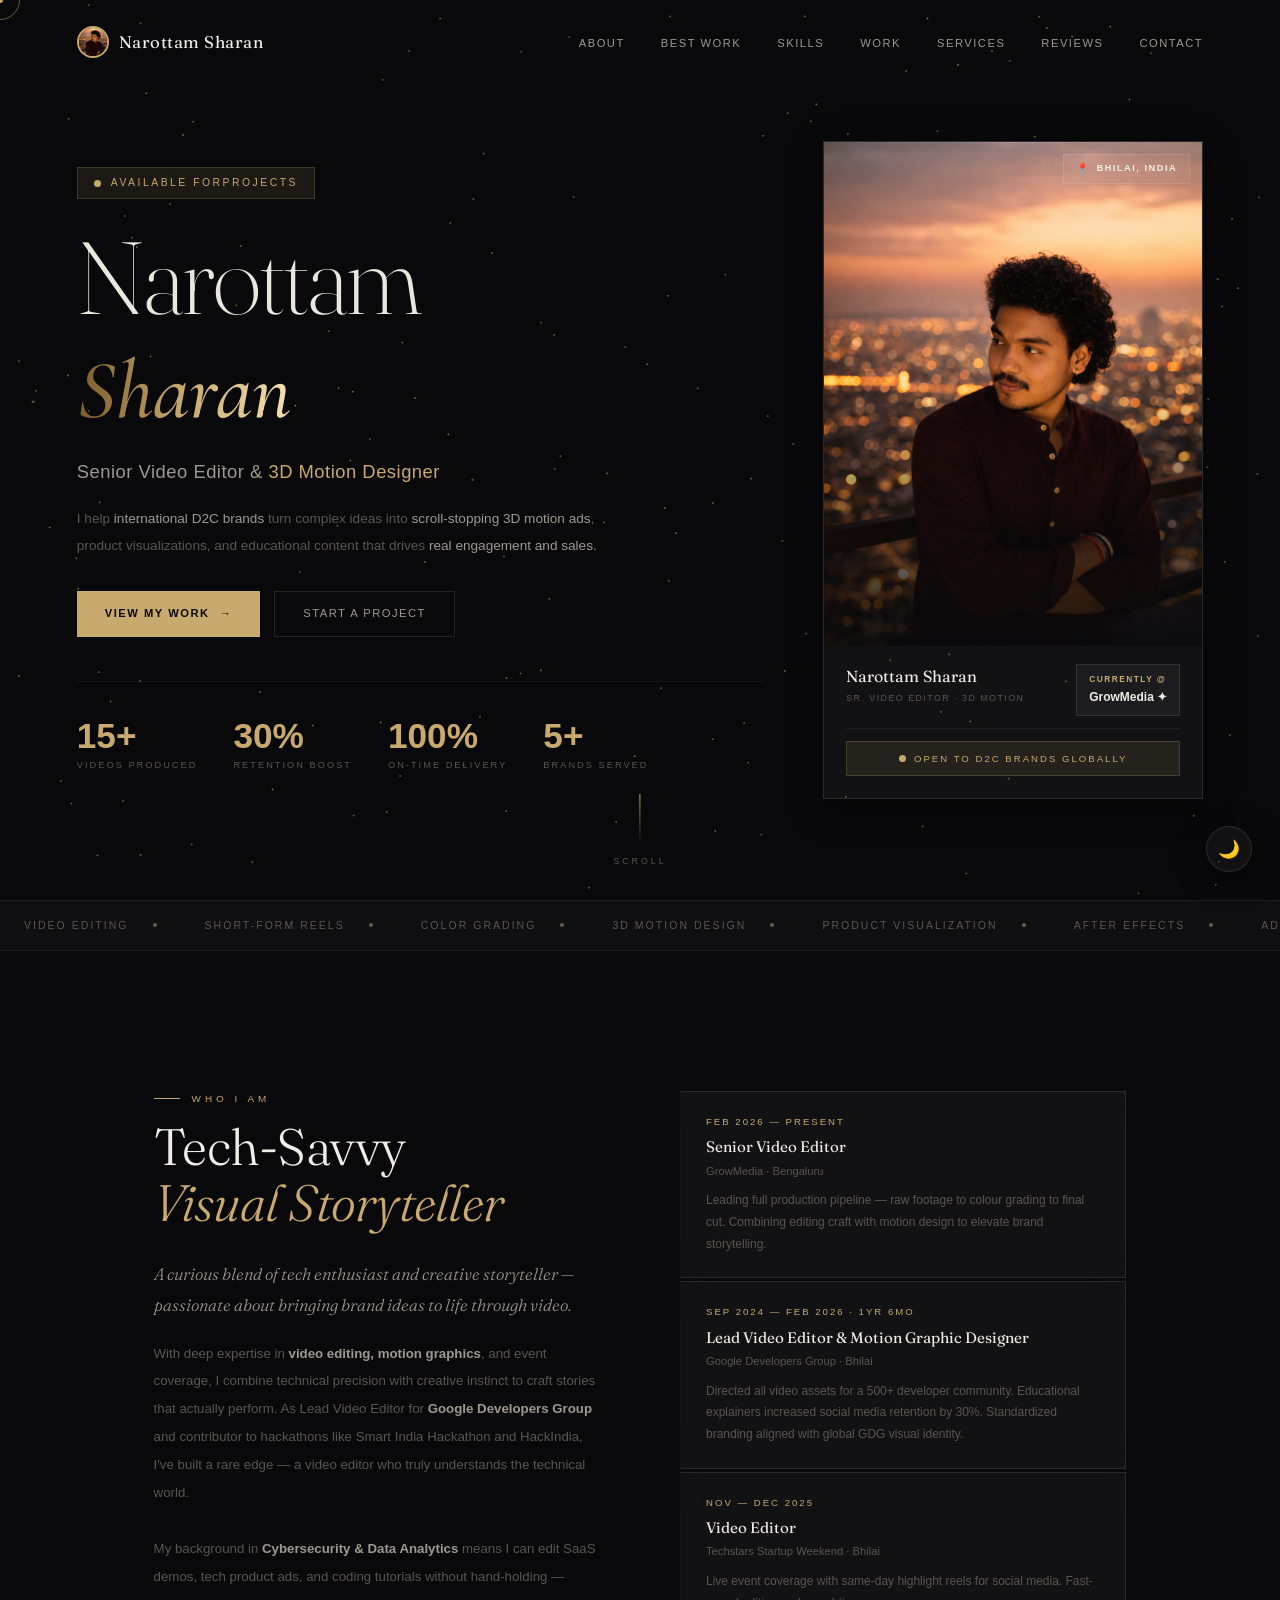
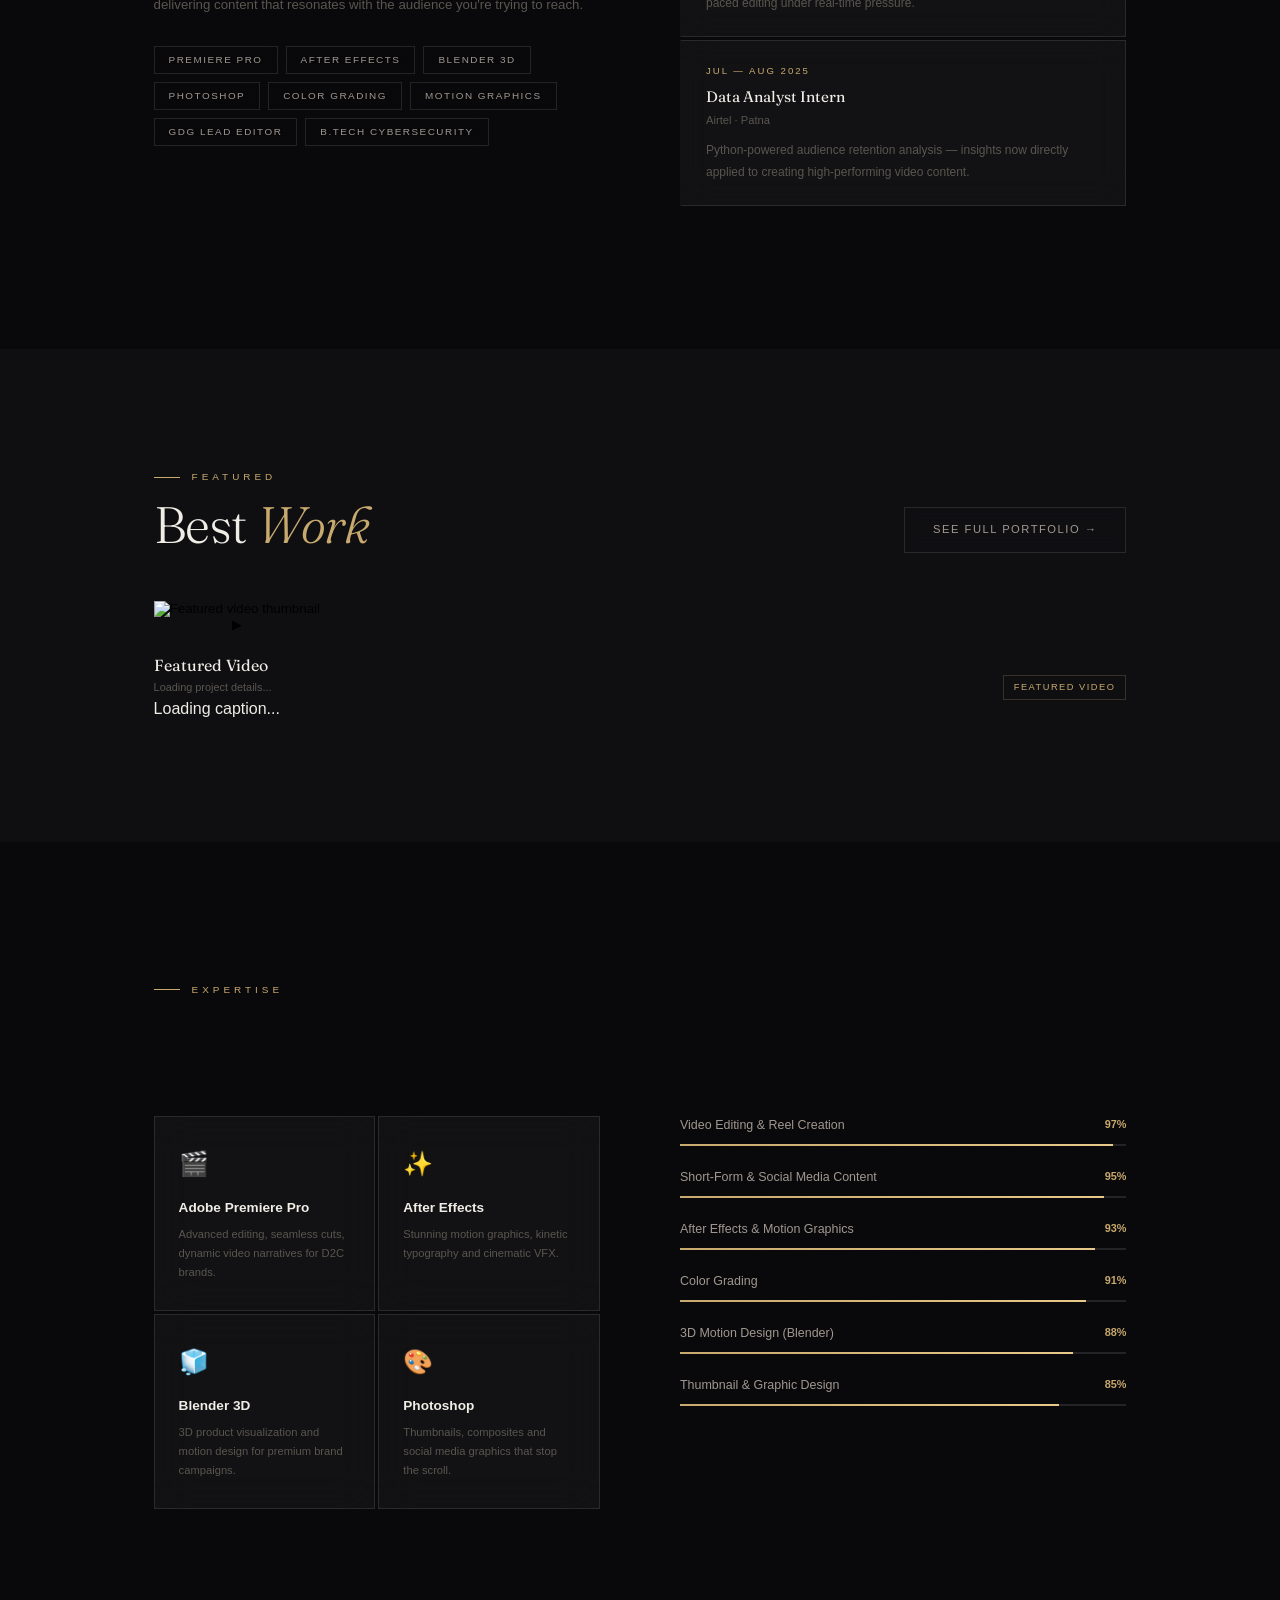
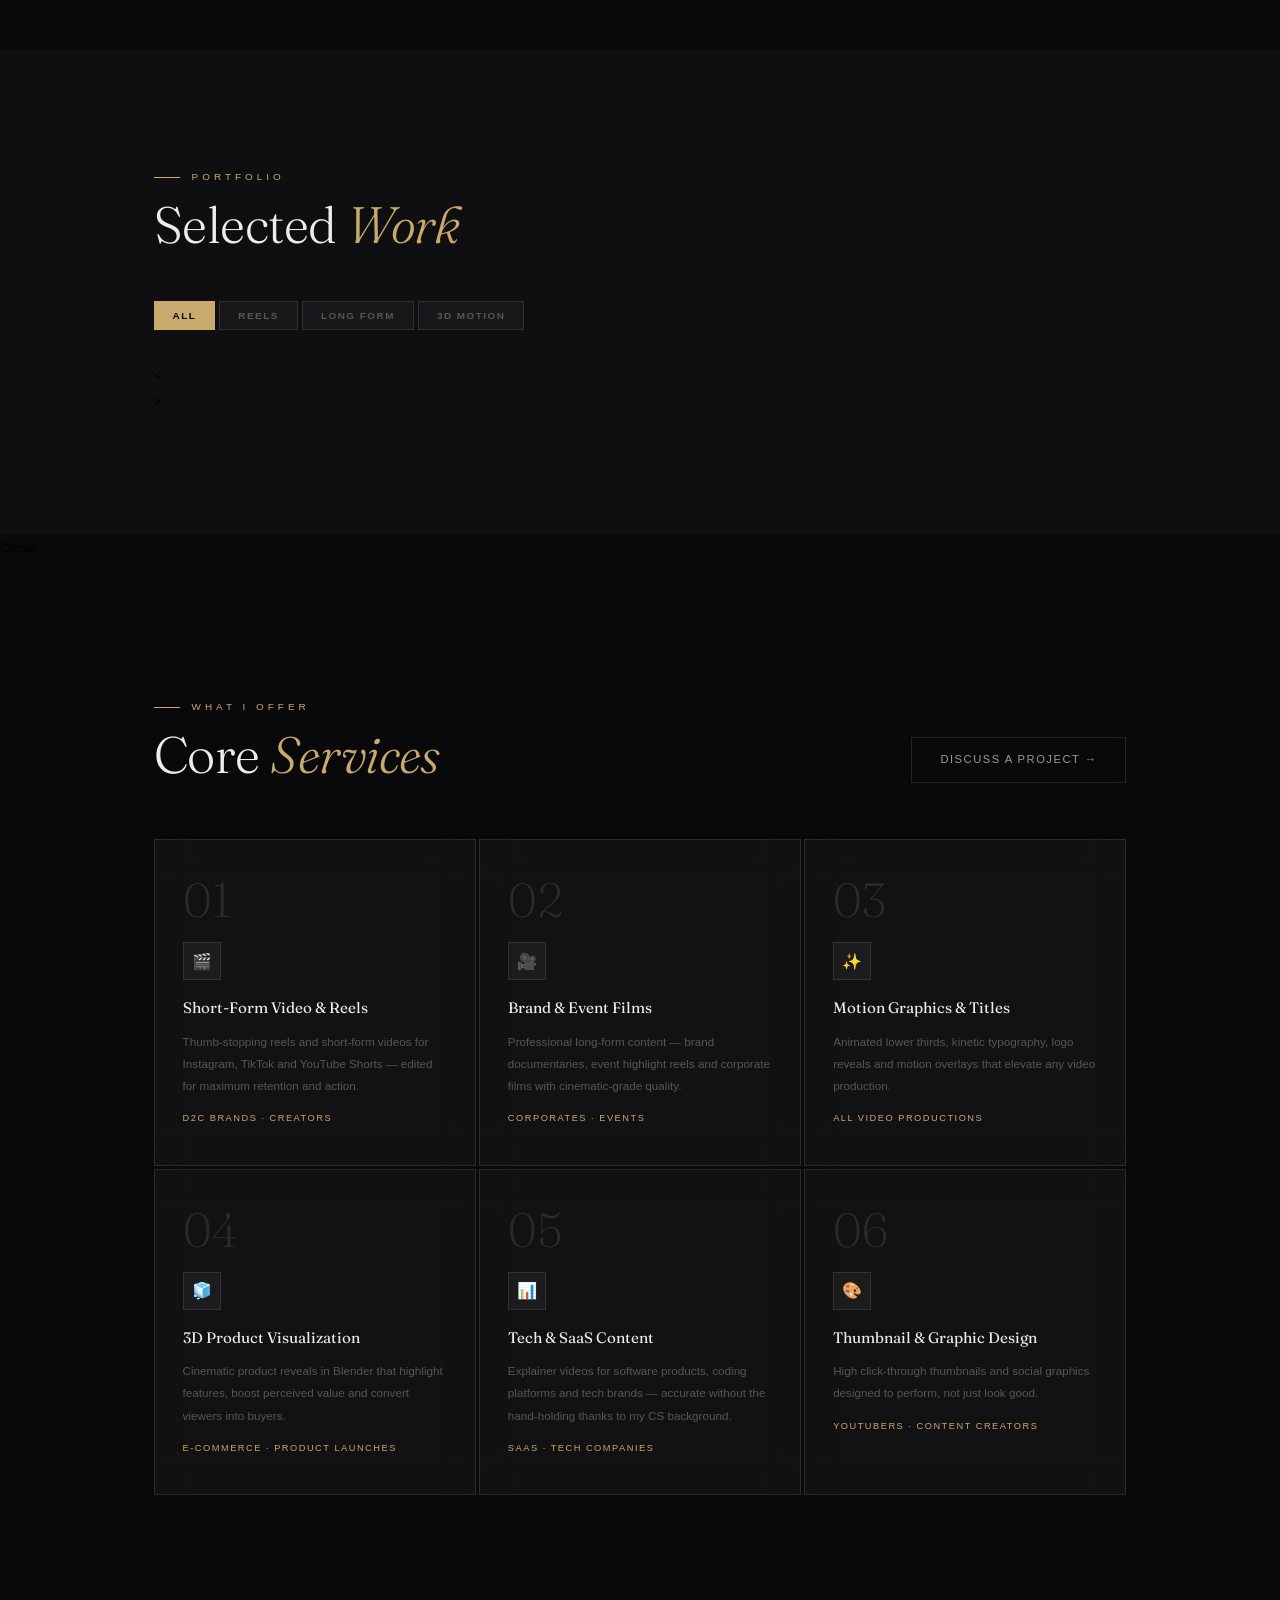
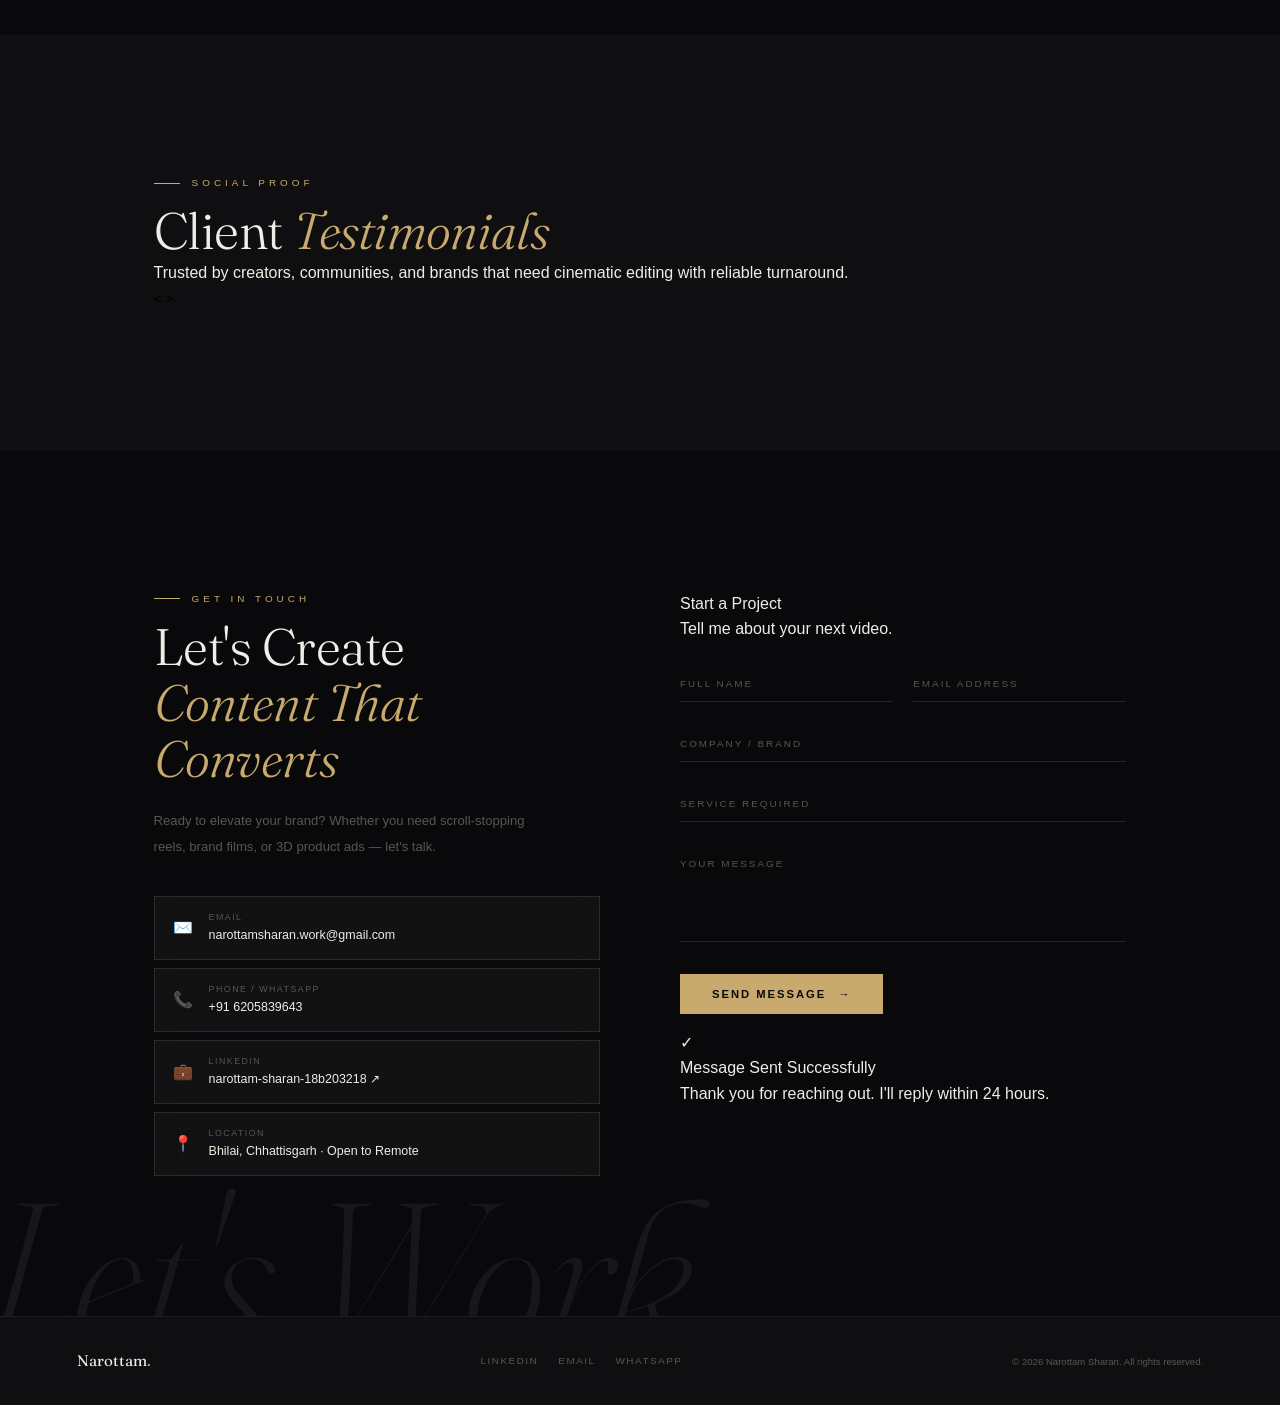
==== commit 5882d0fd: "Enhance portfolio layout with video features" ====
--- a/Portfolio/index.html
+++ b/Portfolio/index.html
@@ -15,6 +15,7 @@
 <div id="cursor-outer"></div>
 <div id="cursor-inner"></div>
 <div id="cursor-label"></div>
+<div id="cursor-spotlight"></div>
 <div id="progress"></div>
 
 <!-- THEME -->
@@ -24,7 +25,7 @@
 </button>
 
 <!-- NAV -->
-<nav id="nav">
+<nav id="nav" class="glass-nav">
   <a href="#" class="nav-brand">
   <img src="narottam.png" class="nav-photo">
   Narottam Sharan
@@ -197,22 +198,24 @@
       <a href="#work" class="btn-line sr d2 mag-btn">See Full Portfolio →</a>
     </div>
     <div class="sr d2">
-      <div class="yt-frame-wrap">
-        <!-- Replace VIDEO_ID with your actual YouTube video ID -->
-        <iframe
-          src="https://www.youtube.com/embed/dQw4w9WgXcQ?rel=0&modestbranding=1&color=white"
-          title="Narottam Sharan — Featured Work"
-          allow="accelerometer; autoplay; clipboard-write; encrypted-media; gyroscope; picture-in-picture"
-          allowfullscreen>
-        </iframe>
+      <div class="featured-video glass-panel" id="featuredVideo" data-video-id="lz4s5zU7Bo0" data-video-url="https://youtu.be/lz4s5zU7Bo0">
+        <button class="featured-video-stage" id="featuredVideoTrigger" type="button" aria-label="Play featured video">
+          <img class="featured-video-thumb" id="featuredVideoThumb" src="https://img.youtube.com/vi/lz4s5zU7Bo0/maxresdefault.jpg" alt="Featured video thumbnail">
+          <span class="featured-video-blur"></span>
+          <span class="featured-video-play"><span class="featured-video-play-icon">&#9654;</span></span>
+          <span class="featured-video-overlay"></span>
+        </button>
+        <div class="featured-video-frame" id="featuredVideoFrame"></div>
       </div>
       <div class="yt-label">
         <div>
-          <div class="yt-title">GDG Event Recap — Motion &amp; Edit Showreel</div>
-          <div class="yt-sub">Google Developers Group · Bhilai · 2024–25</div>
+          <div class="yt-title" id="featuredVideoTitle">Featured Video</div>
+          <div class="yt-sub" id="featuredVideoMeta">Loading project details...</div>
+          <div class="yt-desc" id="featuredVideoDesc">Loading caption...</div>
         </div>
         <div class="yt-tag">Featured Video</div>
       </div>
+    </div>
     </div>
   </div>
 </section>
@@ -244,7 +247,6 @@
 <!-- ══ WORK ══ -->
  
 <section id="work">
-  
   <div class="work-inner container">
     <div class="work-header">
       <div>
@@ -252,56 +254,40 @@
         <h2 class="section-title sr d1">Selected <em>Work</em></h2>
       </div>
     </div>
-    <div class="filter-row sr d1">
+    <div class="filter-row sr d2">
       <button class="filt on" data-f="all">All</button>
       <button class="filt" data-f="reels">Reels</button>
       <button class="filt" data-f="longform">Long Form</button>
       <button class="filt" data-f="3d">3D Motion</button>
     </div>
 
-    <!-- REELS — vertical 9:16 -->
-    <div id="work-reels" style="margin-top:32px;">
-      <div class="eyebrow sr" style="margin-bottom:16px;">Short-Form &amp; Reels</div>
-      <div class="reels-row">
-        <div class="reel-item sr d1" data-cat="reels"><div class="w-bg wbg2"><div class="w-lbl">GDG</div></div><div class="w-overlay"><div class="w-tag">Reel · Tech</div><div class="w-title">GDG Event Reel</div></div></div>
-        <div class="reel-item sr d2" data-cat="reels"><div class="w-bg wbg5"><div class="w-lbl">Hack</div></div><div class="w-overlay"><div class="w-tag">Reel · Event</div><div class="w-title">Flash Hack BTS</div></div></div>
-        <div class="reel-item sr d3" data-cat="reels"><div class="w-bg wbg3"><div class="w-lbl">Priya</div></div><div class="w-overlay"><div class="w-tag">Reel · Personal Brand</div><div class="w-title">Kriti Priya — Content</div></div></div>
-        <div class="reel-item sr d4" data-cat="reels"><div class="w-bg wbg7"><div class="w-lbl">Nadavi</div></div><div class="w-overlay"><div class="w-tag">Reel · Finance</div><div class="w-title">Nadavi Loans Promo</div></div></div>
-      </div>
-    </div>
-
-    <!-- LONG FORM — horizontal 16:9 -->
-    <div id="work-long" style="margin-top:36px;">
-      <div class="eyebrow sr" style="margin-bottom:16px;">Long Form &amp; Brand Films</div>
-      <div class="longform-row">
-        <div class="long-item sr d1" data-cat="longform"><div class="w-bg wbg1"><div class="w-lbl">Creovzone</div></div><div class="w-overlay"><div class="w-tag">Brand Film · AI Platform</div><div class="w-title">Creovzone — AI Coding Platform</div></div></div>
-        <div class="long-item sr d2" data-cat="longform"><div class="w-bg wbg6"><div class="w-lbl">Deadline</div></div><div class="w-overlay"><div class="w-tag">Documentary · Long-form</div><div class="w-title">Romanticizing Deadline</div></div></div>
-        <div class="long-item sr d3" data-cat="longform"><div class="w-bg wbg4"><div class="w-lbl">SIH 24</div></div><div class="w-overlay"><div class="w-tag">Event Film · BTS</div><div class="w-title">SIH 24 Behind The Scenes</div></div></div>
-        <div class="long-item sr d4" data-cat="longform"><div class="w-bg wbg2"><div class="w-lbl">HackIndia</div></div><div class="w-overlay"><div class="w-tag">Event Highlight</div><div class="w-title">HackIndia Spark 6</div></div></div>
-      </div>
-    </div>
-
-    <!-- 3D COMING SOON -->
-    <div id="work-3d" style="margin-top:36px;display:none;">
-      <div class="eyebrow sr" style="margin-bottom:16px;">3D Motion Design</div>
-      <div class="coming-soon-banner sr">
-        <div class="cs-icon">🧊</div>
-        <div class="cs-title">3D Work — Coming Soon</div>
-        <div class="cs-sub">Currently in production · Check back soon</div>
-      </div>
-    </div>
-
-
-    <!-- AI AUTO VIDEO GALLERY -->
-    <div style="margin-top:60px">
-
-      <div class="eyebrow">Auto Video Gallery</div>
-
-      <div id="autoVideoGallery" class="video-auto-grid"></div>
-
-    </div>
-  </div>
-</section>
+    <div id="work-carousel-wrap" class="sr d3 work-full-bleed" style="margin-top:32px;">
+      <div class="carousel-wrapper">
+        <button class="carousel-btn left" id="carouselPrevBtn" aria-label="Previous videos">&lt;</button>
+        <div class="video-carousel" id="videoCarousel">
+          <div class="carousel-track" id="workCarouselTrack"></div>
+        </div>
+        <button class="carousel-btn right" id="carouselNextBtn" aria-label="Next videos">&gt;</button>
+      </div>
+    </div>
+
+    <div id="work-3d" class="sr d3" style="margin-top:32px;display:none;">
+      <div class="coming-soon-banner">
+        <div class="cs-icon">3D</div>
+        <div class="cs-title">3D Motion Design - Coming Soon</div>
+        <div class="cs-sub">Currently in production</div>
+      </div>
+    </div>
+  </div>
+</section>
+
+<div class="video-modal" id="videoModal" aria-hidden="true">
+  <div class="video-modal-backdrop" id="videoModalBackdrop"></div>
+  <div class="video-modal-dialog">
+    <button class="video-modal-close" id="videoModalClose" aria-label="Close video">Close</button>
+    <div class="video-modal-frame" id="videoModalFrame"></div>
+  </div>
+</div>
 
 <!-- ══ SERVICES ══ -->
 <section id="services">
@@ -322,84 +308,21 @@
 <!-- ══ SOCIAL PROOF ══ -->
 <section id="clients">
   <div class="clients-inner container">
-    <div class="eyebrow sr">Social Proof</div>
-    <h2 class="section-title sr d1">Client <em>Reviews</em></h2>
-    <p class="sr d2" style="font-size:.82rem;color:var(--fg3);margin-top:10px;max-width:500px;">What real clients say after working together.</p>
-    <div class="reviews-grid">
-
-      <div class="review-card sr d1">
-        <div class="review-kpi"><span class="review-kpi-val">30%</span><span class="review-kpi-lbl">Retention↑</span></div>
-        <div class="review-stars"><span class="star">★</span><span class="star">★</span><span class="star">★</span><span class="star">★</span><span class="star">★</span></div>
-        <div class="review-text">Narottam completely transformed our GDG content. The event recaps felt cinematic and our audience retention jumped significantly. He just gets the tech world without you having to explain everything.</div>
-        <div class="review-author">
-          <div class="review-avatar">GD</div>
-          <div>
-            <div class="review-name">GDG Bhilai</div>
-            <div class="review-handle">Google Developers Group · 500+ community</div>
-          </div>
-        </div>
-      </div>
-
-      <div class="review-card sr d2">
-        <div class="review-kpi"><span class="review-kpi-val">15+</span><span class="review-kpi-lbl">Videos</span></div>
-        <div class="review-stars"><span class="star">★</span><span class="star">★</span><span class="star">★</span><span class="star">★</span><span class="star">★</span></div>
-        <div class="review-text">Working with Narottam was seamless. He delivered over 15 videos consistently on time, each one better than the last. The quality and professionalism is genuinely top-tier for someone his age.</div>
-        <div class="review-author">
-          <div class="review-avatar">SS</div>
-          <div>
-            <div class="review-name">Santosh Suna</div>
-            <div class="review-handle">Content Creator</div>
-          </div>
-        </div>
-      </div>
-
-      <div class="review-card sr d3">
-        <div class="review-kpi"><span class="review-kpi-val">100%</span><span class="review-kpi-lbl">On-Time</span></div>
-        <div class="review-stars"><span class="star">★</span><span class="star">★</span><span class="star">★</span><span class="star">★</span><span class="star">★</span></div>
-        <div class="review-text">Every single deadline was hit. The videos Narottam created for Nadavi simplified our financial services in a way that resonated with our digital audience. Clean, clear and conversion-focused.</div>
-        <div class="review-author">
-          <div class="review-avatar">NL</div>
-          <div>
-            <div class="review-name">Nadavi Loans</div>
-            <div class="review-handle">Financial Services Brand</div>
-          </div>
-        </div>
-      </div>
-
-      <div class="review-card sr d4">
-        <div class="review-kpi"><span class="review-kpi-val">Same-Day</span><span class="review-kpi-lbl">Delivery</span></div>
-        <div class="review-stars"><span class="star">★</span><span class="star">★</span><span class="star">★</span><span class="star">★</span><span class="star">★</span></div>
-        <div class="review-text">Narottam edited and delivered our highlight reel the same day as the event. That kind of turnaround under pressure without compromising quality is rare and incredibly valuable for live events.</div>
-        <div class="review-author">
-          <div class="review-avatar">TS</div>
-          <div>
-            <div class="review-name">Techstars Startup Weekend</div>
-            <div class="review-handle">Bhilai · 2025</div>
-          </div>
-        </div>
-      </div>
-
-      <div class="review-card sr d5">
-        <div class="review-kpi"><span class="review-kpi-val">↑ Growth</span><span class="review-kpi-lbl">Engagement</span></div>
-        <div class="review-stars"><span class="star">★</span><span class="star">★</span><span class="star">★</span><span class="star">★</span><span class="star">★</span></div>
-        <div class="review-text">My content looks completely different after working with Narottam. The style, pacing, storytelling — it all aligned with my brand identity and my audience noticed immediately. Highly recommend.</div>
-        <div class="review-author">
-          <div class="review-avatar">KP</div>
-          <div>
-            <div class="review-name">Kriti Priya</div>
-            <div class="review-handle">Personal Brand · Content Creator</div>
-          </div>
-        </div>
-      </div>
-
-      <div class="review-card sr d6" style="display:flex;flex-direction:column;justify-content:center;align-items:center;text-align:center;gap:16px;padding:40px;">
-        <div style="font-size:2rem;opacity:.3;">✦</div>
-        <div style="font-family:var(--font-d);font-style:italic;font-size:1rem;color:var(--fg2);">Your brand could be next</div>
-        <p style="font-size:.72rem;color:var(--fg3);line-height:1.8;">Ready to create content that actually converts? Let's talk about your project.</p>
-        <a href="#contact" class="btn-fill mag-btn" style="margin-top:8px;"><span>Get in Touch</span><span>→</span></a>
-      </div>
-
-    </div>
+    <div class="testimonial-head">
+      <div>
+        <div class="eyebrow sr">Social Proof</div>
+        <h2 class="section-title sr d1">Client <em>Testimonials</em></h2>
+        <p class="sr d2 testimonial-intro">Trusted by creators, communities, and brands that need cinematic editing with reliable turnaround.</p>
+      </div>
+      <div class="testimonial-controls sr d2">
+        <button class="testimonial-btn glass-btn" id="testimonialPrev" aria-label="Previous testimonial">&lt;</button>
+        <button class="testimonial-btn glass-btn" id="testimonialNext" aria-label="Next testimonial">&gt;</button>
+      </div>
+    </div>
+    <div class="testimonial-carousel sr d3">
+      <div class="testimonial-track" id="testimonialTrack"></div>
+    </div>
+    <div class="testimonial-dots sr d3" id="testimonialDots"></div>
   </div>
 </section>
 
@@ -419,16 +342,36 @@
           <div class="ci"><div class="ci-icon">📍</div><div><div class="ci-lbl">Location</div><div class="ci-val">Bhilai, Chhattisgarh · Open to Remote</div></div></div>
         </div>
       </div>
-      <div class="c-form sr-r d2">
+      <form class="c-form glass-panel sr-r d2" name="contact" method="POST" data-netlify="true" netlify-honeypot="bot-field">
+        <input type="hidden" name="form-name" value="contact">
+        <p hidden>
+          <label>Don't fill this out:
+            <input name="bot-field">
+          </label>
+        </p>
+        <div class="c-form-top">
+          <div class="c-form-kicker">Start a Project</div>
+          <div class="c-form-title">Tell me about your next video.</div>
+        </div>
         <div class="fg-row">
-          <div class="fg"><input type="text" id="fn" placeholder="Name"><label for="fn">Full Name</label></div>
-          <div class="fg"><input type="email" id="fe" placeholder="Email"><label for="fe">Email Address</label></div>
-        </div>
-        <div class="fg"><input type="text" id="fc" placeholder="Company"><label for="fc">Company / Brand</label></div>
-        <div class="fg"><input type="text" id="fs" placeholder="Service"><label for="fs">Service Required</label></div>
-        <div class="fg"><textarea id="fm" rows="5" placeholder="Message"></textarea><label for="fm">Your Message</label></div>
-        <button class="c-submit mag-btn" id="submitBtn"><span>Send Message</span><span>→</span></button>
-      </div>
+          <div class="fg"><input type="text" id="fn" name="name" placeholder="Full Name" required><label for="fn">Full Name</label></div>
+          <div class="fg"><input type="email" id="fe" name="email" placeholder="Email Address" required><label for="fe">Email Address</label></div>
+        </div>
+        <div class="fg"><input type="text" id="fc" name="company" placeholder="Company / Brand"><label for="fc">Company / Brand</label></div>
+        <div class="fg"><input type="text" id="fs" name="service" placeholder="Service Required"><label for="fs">Service Required</label></div>
+        <div class="fg"><textarea id="fm" name="message" rows="5" placeholder="Your Message"></textarea><label for="fm">Your Message</label></div>
+        <button class="c-submit mag-btn" id="submitBtn" type="submit">
+          <span class="c-submit-text">Send Message</span>
+          <span class="c-submit-arrow">&rarr;</span>
+        </button>
+        <div class="form-success" id="formSuccess" aria-live="polite">
+          <div class="form-success-icon">&check;</div>
+          <div>
+            <div class="form-success-title">Message Sent Successfully</div>
+            <div class="form-success-text">Thank you for reaching out. I'll reply within 24 hours.</div>
+          </div>
+        </div>
+      </form>
     </div>
   </div>
 </section>
@@ -448,4 +391,5 @@
 
 <script src="main.js"></script>
 </body>
-</html>+</html>
+
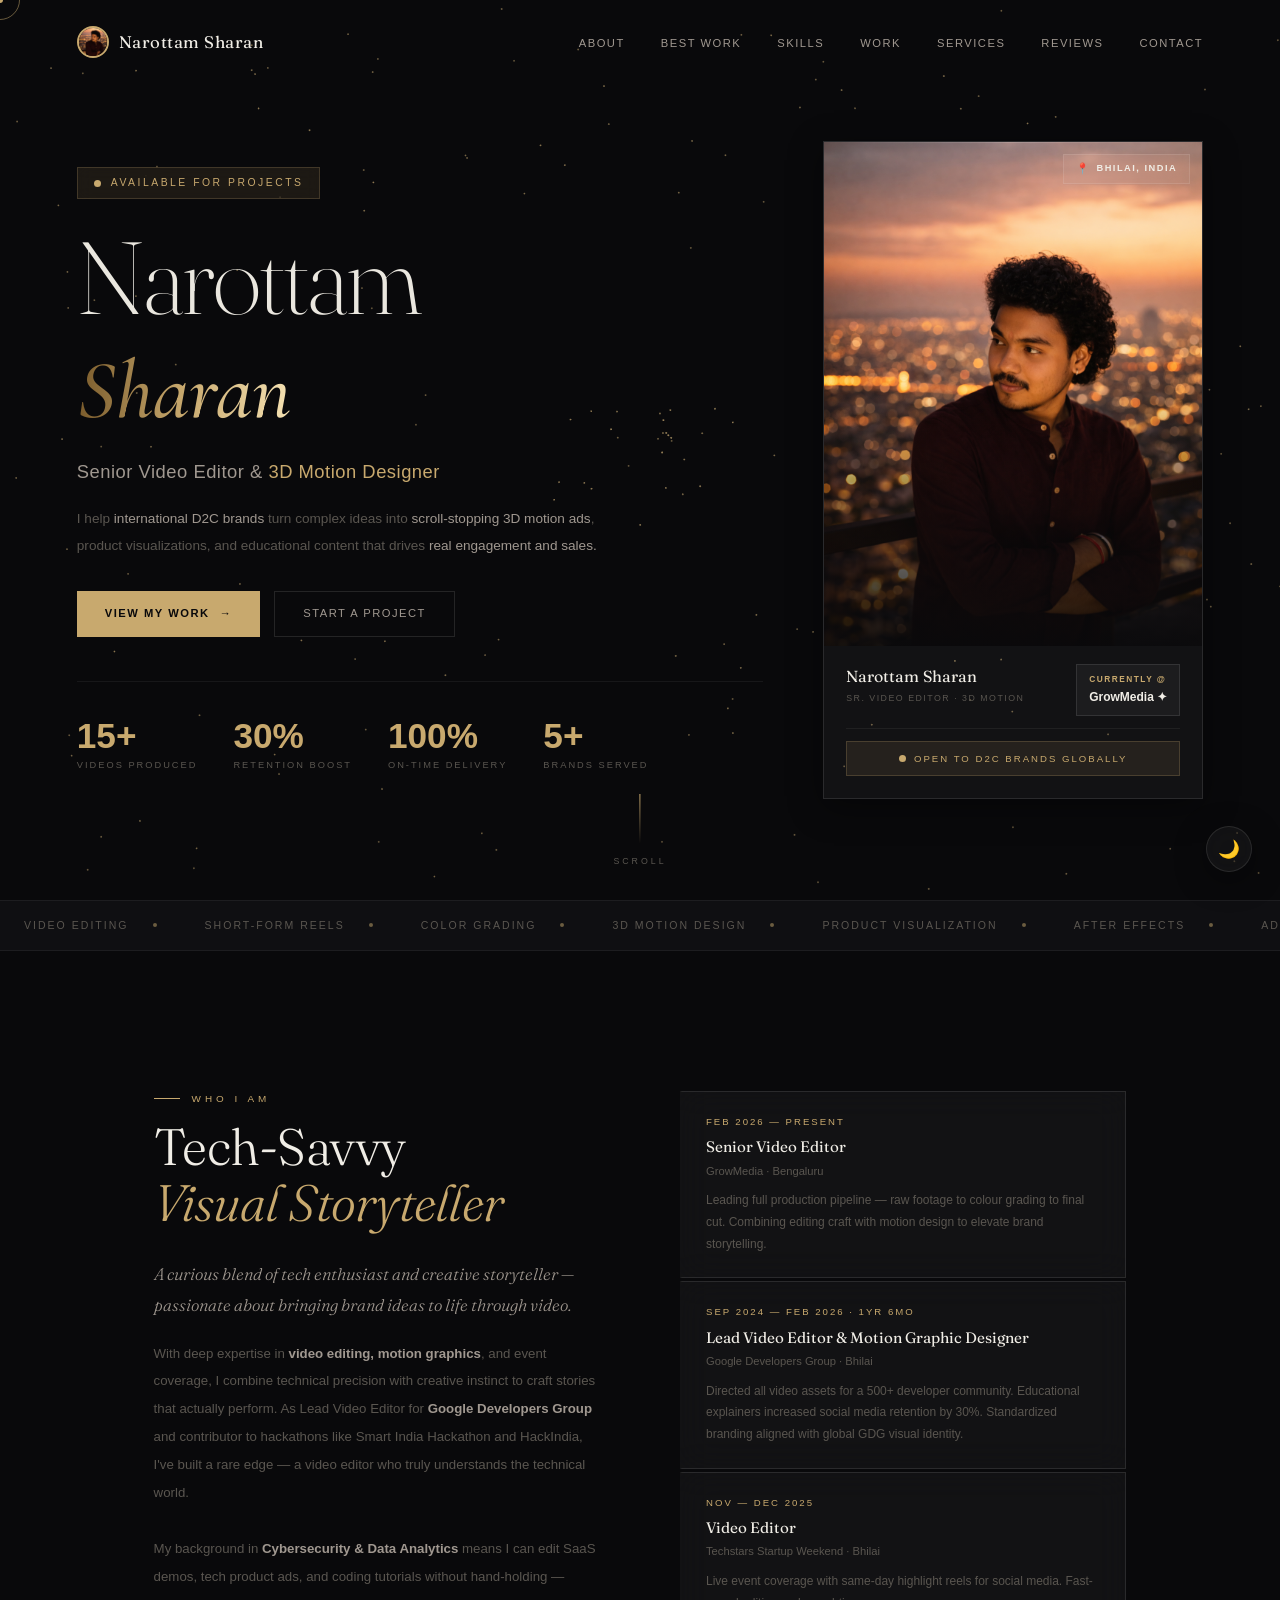
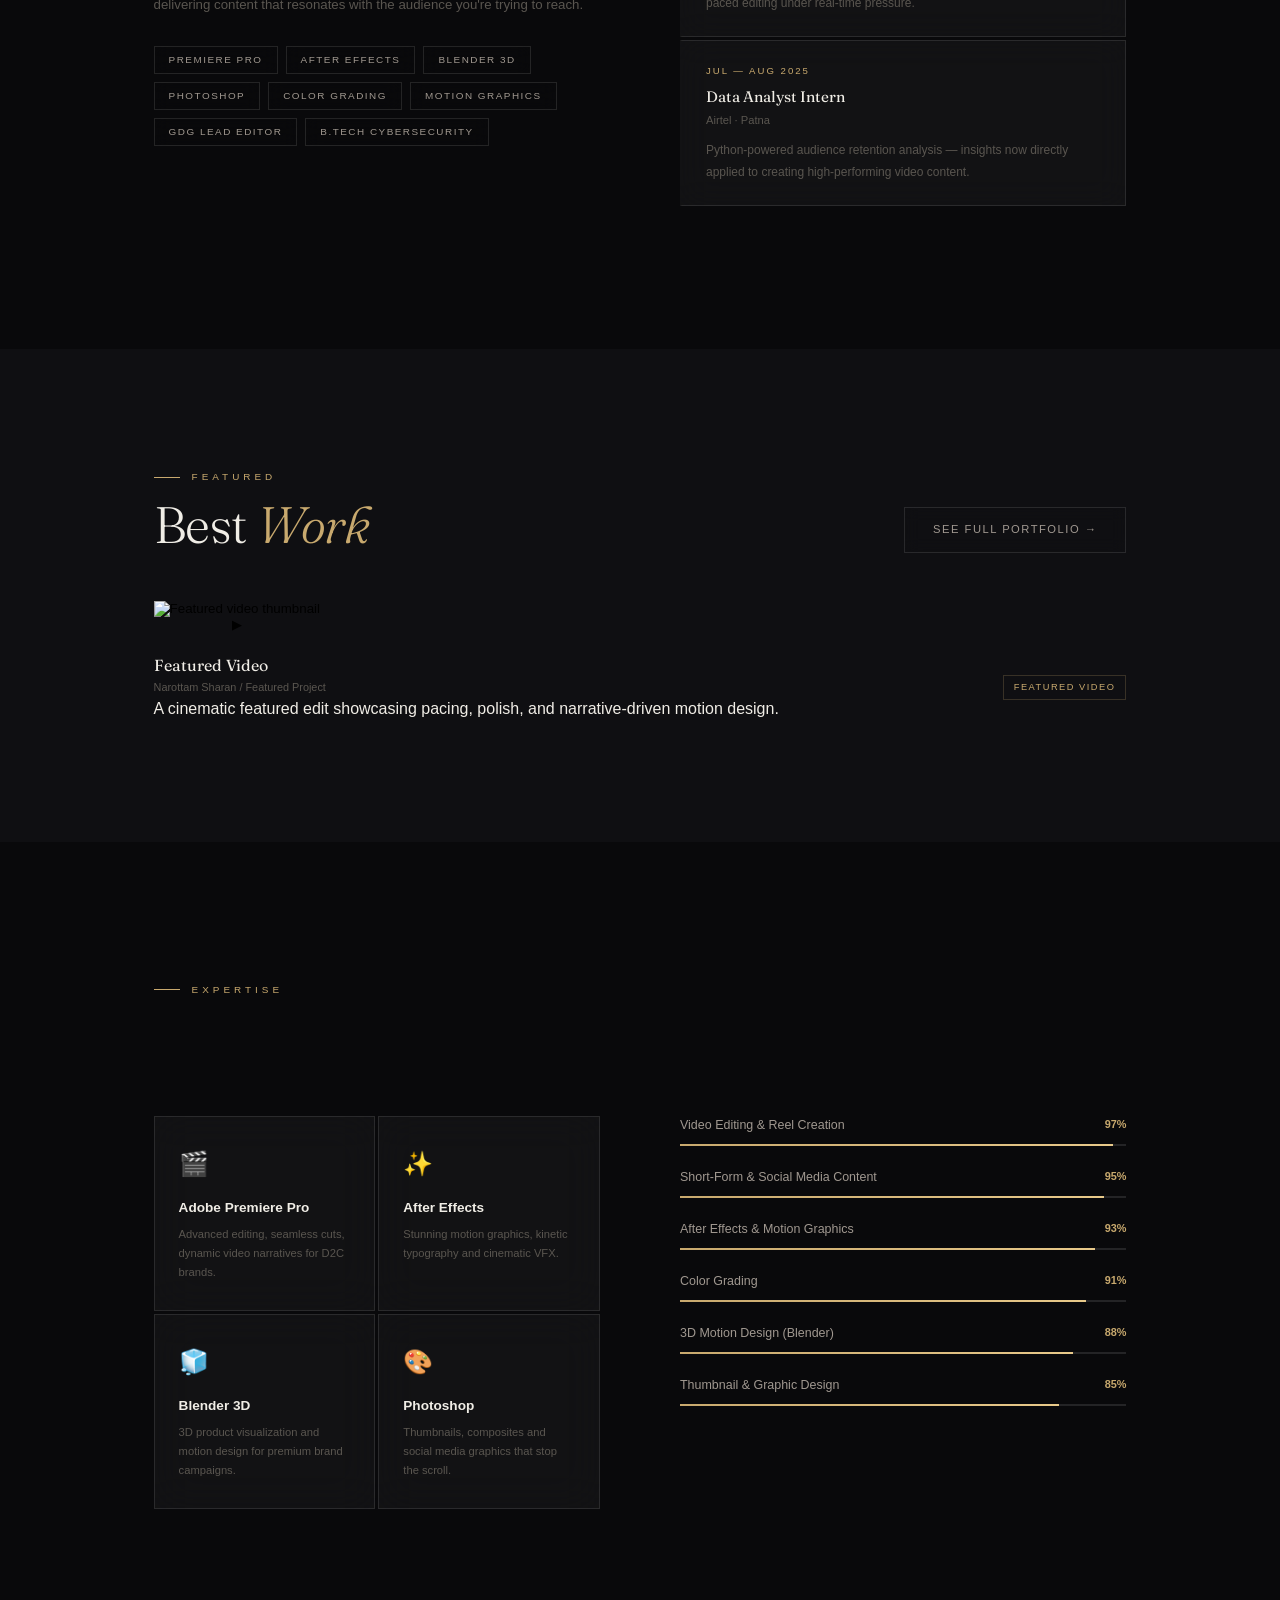
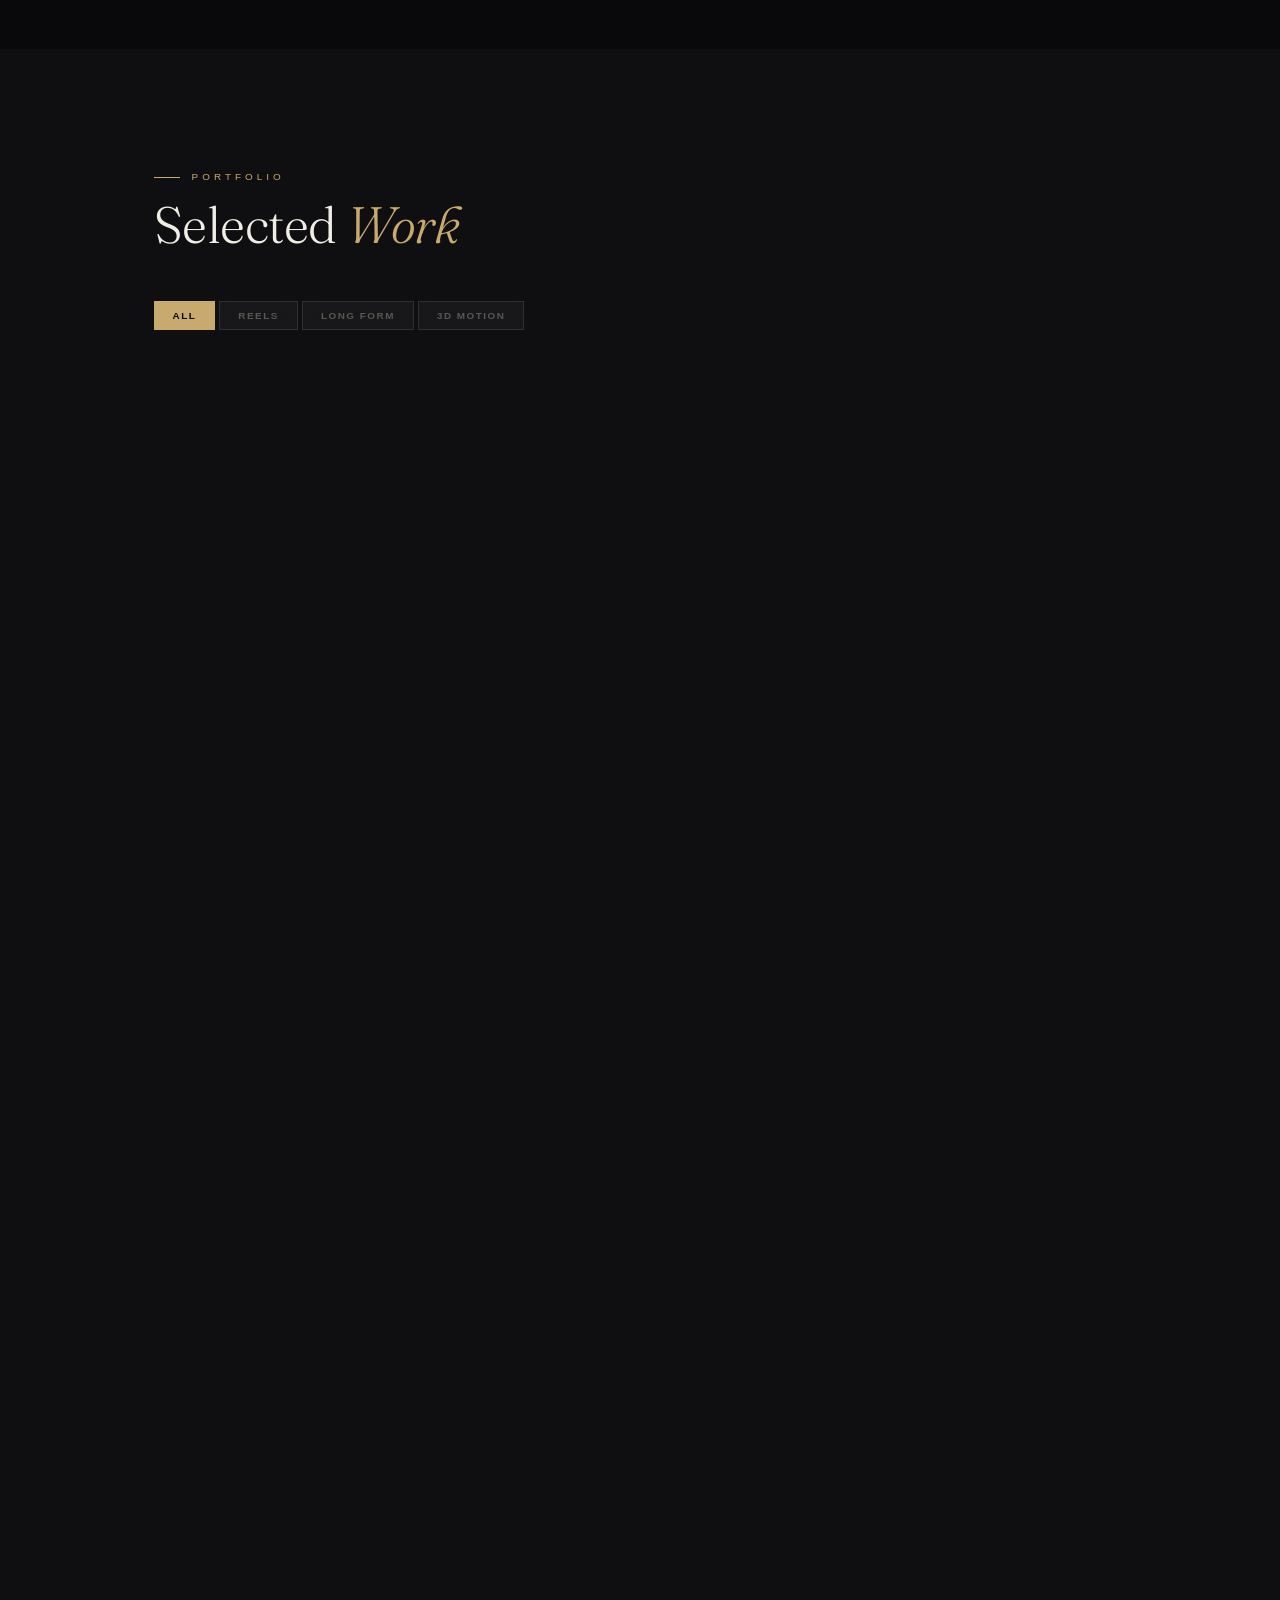
==== commit 26eaf2db: "Update index.html" ====
--- a/Portfolio/index.html
+++ b/Portfolio/index.html
@@ -1,35 +1,34 @@
 <!DOCTYPE html>
 <html lang="en" data-theme="dark">
 <head>
-  
-<link rel="icon" href="narottam.png">
-<meta charset="UTF-8"/>
-<meta name="viewport" content="width=device-width,initial-scale=1.0"/>
-<title>Narottam Sharan — Senior Video Editor & 3D Motion Designer</title>
-<link rel="stylesheet" href="style.css">
+  <link rel="icon" href="narottam.png">
+  <meta charset="UTF-8"/>
+  <meta name="viewport" content="width=device-width,initial-scale=1.0"/>
+  <title>Narottam Sharan — Senior Video Editor & 3D Motion Designer</title>
+  <link rel="stylesheet" href="style.css">
 </head>
 <script async src="https://www.instagram.com/embed.js"></script>
 <body>
 
-<!-- CURSOR -->
+<!-- CURSOR (custom) -->
 <div id="cursor-outer"></div>
 <div id="cursor-inner"></div>
 <div id="cursor-label"></div>
 <div id="cursor-spotlight"></div>
 <div id="progress"></div>
 
-<!-- THEME -->
+<!-- THEME TOGGLE -->
 <button id="themeBtn" aria-label="Toggle theme">
   <span class="t-moon">🌙</span>
   <span class="t-sun">☀️</span>
 </button>
 
-<!-- NAV -->
+<!-- NAVIGATION -->
 <nav id="nav" class="glass-nav">
   <a href="#" class="nav-brand">
-  <img src="narottam.png" class="nav-photo">
-  Narottam Sharan
-</a>
+    <img src="narottam.png" class="nav-photo" alt="Narottam">
+    Narottam Sharan
+  </a>
   <ul class="nav-links">
     <li><a href="#about">About</a></li>
     <li><a href="#bestwork">Best Work</a></li>
@@ -51,33 +50,27 @@
   <a href="#contact">Contact</a>
 </div>
 
-<!-- ══ HERO ══ -->
+<!-- HERO SECTION -->
 <section id="hero">
   <canvas id="hero-canvas"></canvas>
-
   <div class="hero-inner">
     <!-- LEFT -->
     <div class="hero-left">
-      <div class="hero-status"><span class="pulse-dot"></span>Available forProjects</div>
-
+      <div class="hero-status"><span class="pulse-dot"></span>Available for Projects</div>
       <div class="hero-name-block">
         <span class="hero-name-top" id="heroNameTop">Narottam</span>
         <span class="hero-name-bottom">Sharan</span>
       </div>
-
       <div class="hero-role">Senior Video Editor &amp; <strong>3D Motion Designer</strong></div>
-
       <p class="hero-sub">
         I help <strong>international D2C brands</strong> turn complex ideas into
         <strong>scroll-stopping 3D motion ads</strong>, product visualizations,
         and educational content that drives <strong>real engagement and sales.</strong>
       </p>
-
       <div class="hero-btns">
         <a href="#work" class="btn-fill mag-btn"><span>View My Work</span><span>→</span></a>
         <a href="#contact" class="btn-line mag-btn">Start a Project</a>
       </div>
-
       <div class="hero-metrics">
         <div><div class="m-num" data-count="15" data-suf="+">15+</div><div class="m-lbl">Videos Produced</div></div>
         <div><div class="m-num" data-count="30" data-suf="%">30%</div><div class="m-lbl">Retention Boost</div></div>
@@ -86,7 +79,7 @@
       </div>
     </div>
 
-    <!-- RIGHT — GLASS CARD -->
+    <!-- RIGHT – GLASS CARD -->
     <div class="hero-card-wrap">
       <div class="hero-card" id="heroCard">
         <div class="card-photo-wrap" id="cardPhotoWrap">
@@ -113,7 +106,6 @@
       </div>
     </div>
   </div>
-
   <div class="hero-scroll-hint"><div class="scroll-line"></div><div class="scroll-txt">Scroll</div></div>
 </section>
 
@@ -143,7 +135,7 @@
   </div>
 </div>
 
-<!-- ══ ABOUT ══ -->
+<!-- ABOUT -->
 <section id="about">
   <div class="about-grid container">
     <div>
@@ -187,7 +179,7 @@
   </div>
 </section>
 
-<!-- ══ BEST WORK ══ -->
+<!-- BEST WORK -->
 <section id="bestwork">
   <div class="bestwork-inner container">
     <div class="bestwork-header">
@@ -216,11 +208,10 @@
         <div class="yt-tag">Featured Video</div>
       </div>
     </div>
-    </div>
-  </div>
-</section>
-
-<!-- ══ SKILLS ══ -->
+  </div>
+</section>
+
+<!-- SKILLS -->
 <section id="skills">
   <div class="container">
     <div class="eyebrow sr">Expertise</div>
@@ -244,8 +235,7 @@
   </div>
 </section>
 
-<!-- ══ WORK ══ -->
- 
+<!-- WORK (portfolio) -->
 <section id="work">
   <div class="work-inner container">
     <div class="work-header">
@@ -260,7 +250,6 @@
       <button class="filt" data-f="longform">Long Form</button>
       <button class="filt" data-f="3d">3D Motion</button>
     </div>
-
     <div id="work-carousel-wrap" class="sr d3 work-full-bleed" style="margin-top:32px;">
       <div class="carousel-wrapper">
         <button class="carousel-btn left" id="carouselPrevBtn" aria-label="Previous videos">&lt;</button>
@@ -270,7 +259,6 @@
         <button class="carousel-btn right" id="carouselNextBtn" aria-label="Next videos">&gt;</button>
       </div>
     </div>
-
     <div id="work-3d" class="sr d3" style="margin-top:32px;display:none;">
       <div class="coming-soon-banner">
         <div class="cs-icon">3D</div>
@@ -281,6 +269,7 @@
   </div>
 </section>
 
+<!-- VIDEO MODAL -->
 <div class="video-modal" id="videoModal" aria-hidden="true">
   <div class="video-modal-backdrop" id="videoModalBackdrop"></div>
   <div class="video-modal-dialog">
@@ -289,7 +278,7 @@
   </div>
 </div>
 
-<!-- ══ SERVICES ══ -->
+<!-- SERVICES -->
 <section id="services">
   <div class="services-top container">
     <div><div class="eyebrow sr">What I Offer</div><h2 class="section-title sr d1">Core <em>Services</em></h2></div>
@@ -305,7 +294,7 @@
   </div>
 </section>
 
-<!-- ══ SOCIAL PROOF ══ -->
+<!-- TESTIMONIALS / CLIENTS -->
 <section id="clients">
   <div class="clients-inner container">
     <div class="testimonial-head">
@@ -326,51 +315,101 @@
   </div>
 </section>
 
-<!-- ══ CONTACT ══ -->
+<!-- CONTACT – with Netlify form (fully configured) -->
 <section id="contact">
   <div class="contact-bg-text">Let's Work</div>
   <div class="container">
     <div class="contact-layout">
+
+      <!-- LEFT SIDE (info) -->
       <div class="contact-left">
         <div class="eyebrow sr">Get in Touch</div>
-        <h2 class="section-title sr d1">Let's Create<br><em>Content That<br>Converts</em></h2>
-        <p class="sr d2">Ready to elevate your brand? Whether you need scroll-stopping reels, brand films, or 3D product ads — let's talk.</p>
+        <h2 class="section-title sr d1">
+          Let's Create<br>
+          <em>Content That<br>Converts</em>
+        </h2>
+        <p class="sr d2">
+          Ready to elevate your brand? Whether you need scroll-stopping reels,
+          brand films, or 3D product ads — let's talk.
+        </p>
         <div class="ci-list sr d3">
-          <div class="ci"><div class="ci-icon">✉️</div><div><div class="ci-lbl">Email</div><div class="ci-val"><a href="https://mail.google.com/mail/?view=cm&fs=1&to=narottamsharan.work@gmail.com" target="_blank">narottamsharan.work@gmail.com</a></div></div></div>
-          <div class="ci"><div class="ci-icon">📞</div><div><div class="ci-lbl">Phone / WhatsApp</div><div class="ci-val"><a href="tel:+916205839643">+91 6205839643</a></div></div></div>
-          <div class="ci"><div class="ci-icon">💼</div><div><div class="ci-lbl">LinkedIn</div><div class="ci-val"><a href="https://www.linkedin.com/in/narottam-sharan-18b203218/" target="_blank">narottam-sharan-18b203218 ↗</a></div></div></div>
-          <div class="ci"><div class="ci-icon">📍</div><div><div class="ci-lbl">Location</div><div class="ci-val">Bhilai, Chhattisgarh · Open to Remote</div></div></div>
-        </div>
-      </div>
-      <form class="c-form glass-panel sr-r d2" name="contact" method="POST" data-netlify="true" netlify-honeypot="bot-field">
-        <input type="hidden" name="form-name" value="contact">
+          <div class="ci">
+            <div class="ci-icon">✉️</div>
+            <div>
+              <div class="ci-lbl">Email</div>
+              <div class="ci-val"><a href="mailto:narottamsharan.work@gmail.com">narottamsharan.work@gmail.com</a></div>
+            </div>
+          </div>
+          <div class="ci">
+            <div class="ci-icon">📞</div>
+            <div>
+              <div class="ci-lbl">Phone / WhatsApp</div>
+              <div class="ci-val"><a href="tel:+916205839643">+91 6205839643</a></div>
+            </div>
+          </div>
+          <div class="ci">
+            <div class="ci-icon">💼</div>
+            <div>
+              <div class="ci-lbl">LinkedIn</div>
+              <div class="ci-val"><a href="https://www.linkedin.com/in/narottam-sharan-18b203218/" target="_blank">narottam-sharan-18b203218 ↗</a></div>
+            </div>
+          </div>
+          <div class="ci">
+            <div class="ci-icon">📍</div>
+            <div>
+              <div class="ci-lbl">Location</div>
+              <div class="ci-val">Bhilai, Chhattisgarh · Open to Remote</div>
+            </div>
+          </div>
+        </div>
+      </div>
+
+      <!-- NETLIFY FORM (correct attributes, honeypot, hidden name) -->
+      <form class="c-form glass-panel sr-r d2"
+            name="contact"
+            method="POST"
+            netlify
+            netlify-honeypot="bot-field"
+            data-netlify="true">   <!-- double insurance, but 'netlify' alone is enough -->
+
+        <!-- required hidden field for Netlify -->
+        <input type="hidden" name="form-name" value="contact" />
+
+        <!-- honeypot field (hidden from users) -->
         <p hidden>
-          <label>Don't fill this out:
-            <input name="bot-field">
-          </label>
+          <label>Don’t fill this out: <input name="bot-field" /></label>
         </p>
+
         <div class="c-form-top">
           <div class="c-form-kicker">Start a Project</div>
           <div class="c-form-title">Tell me about your next video.</div>
         </div>
+
         <div class="fg-row">
-          <div class="fg"><input type="text" id="fn" name="name" placeholder="Full Name" required><label for="fn">Full Name</label></div>
-          <div class="fg"><input type="email" id="fe" name="email" placeholder="Email Address" required><label for="fe">Email Address</label></div>
-        </div>
-        <div class="fg"><input type="text" id="fc" name="company" placeholder="Company / Brand"><label for="fc">Company / Brand</label></div>
-        <div class="fg"><input type="text" id="fs" name="service" placeholder="Service Required"><label for="fs">Service Required</label></div>
-        <div class="fg"><textarea id="fm" name="message" rows="5" placeholder="Your Message"></textarea><label for="fm">Your Message</label></div>
-        <button class="c-submit mag-btn" id="submitBtn" type="submit">
+          <div class="fg">
+            <input type="text" name="name" placeholder="Full Name" required />
+          </div>
+          <div class="fg">
+            <input type="email" name="email" placeholder="Email Address" required />
+          </div>
+        </div>
+
+        <div class="fg">
+          <input type="text" name="company" placeholder="Company / Brand" />
+        </div>
+
+        <div class="fg">
+          <input type="text" name="service" placeholder="Service Required" />
+        </div>
+
+        <div class="fg">
+          <textarea name="message" rows="5" placeholder="Your Message"></textarea>
+        </div>
+
+        <button class="c-submit mag-btn" type="submit">
           <span class="c-submit-text">Send Message</span>
-          <span class="c-submit-arrow">&rarr;</span>
+          <span class="c-submit-arrow">→</span>
         </button>
-        <div class="form-success" id="formSuccess" aria-live="polite">
-          <div class="form-success-icon">&check;</div>
-          <div>
-            <div class="form-success-title">Message Sent Successfully</div>
-            <div class="form-success-text">Thank you for reaching out. I'll reply within 24 hours.</div>
-          </div>
-        </div>
       </form>
     </div>
   </div>
@@ -382,7 +421,7 @@
     <div class="footer-logo">Narottam<span>.</span></div>
     <div class="footer-links">
       <a href="https://www.linkedin.com/in/narottam-sharan-18b203218/" target="_blank">LinkedIn</a>
-     <a href="https://mail.google.com/mail/?view=cm&fs=1&to=narottamsharan.work@gmail.com" target="_blank">Email</a>
+      <a href="https://mail.google.com/mail/?view=cm&fs=1&to=narottamsharan.work@gmail.com" target="_blank">Email</a>
       <a href="tel:+916205839643">WhatsApp</a>
     </div>
     <div class="footer-copy">© 2026 Narottam Sharan. All rights reserved.</div>
@@ -392,4 +431,3 @@
 <script src="main.js"></script>
 </body>
 </html>
-
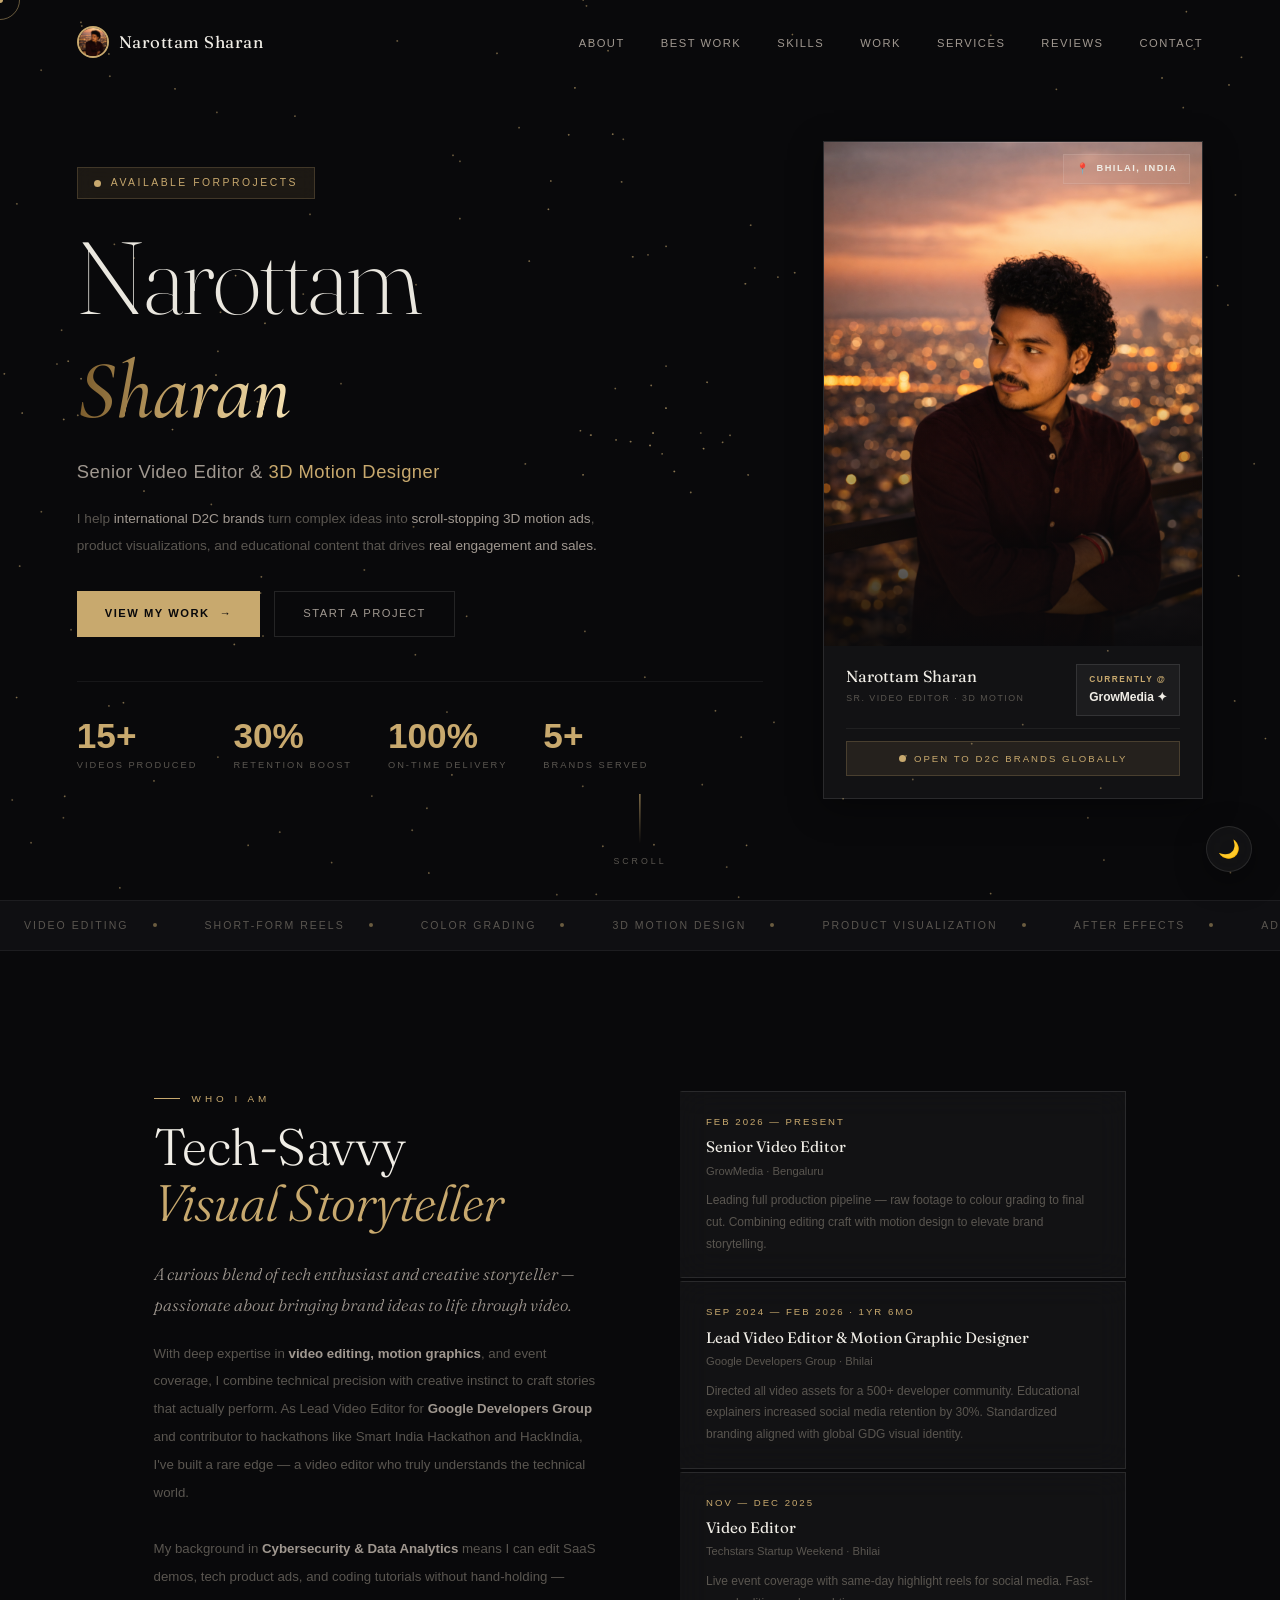
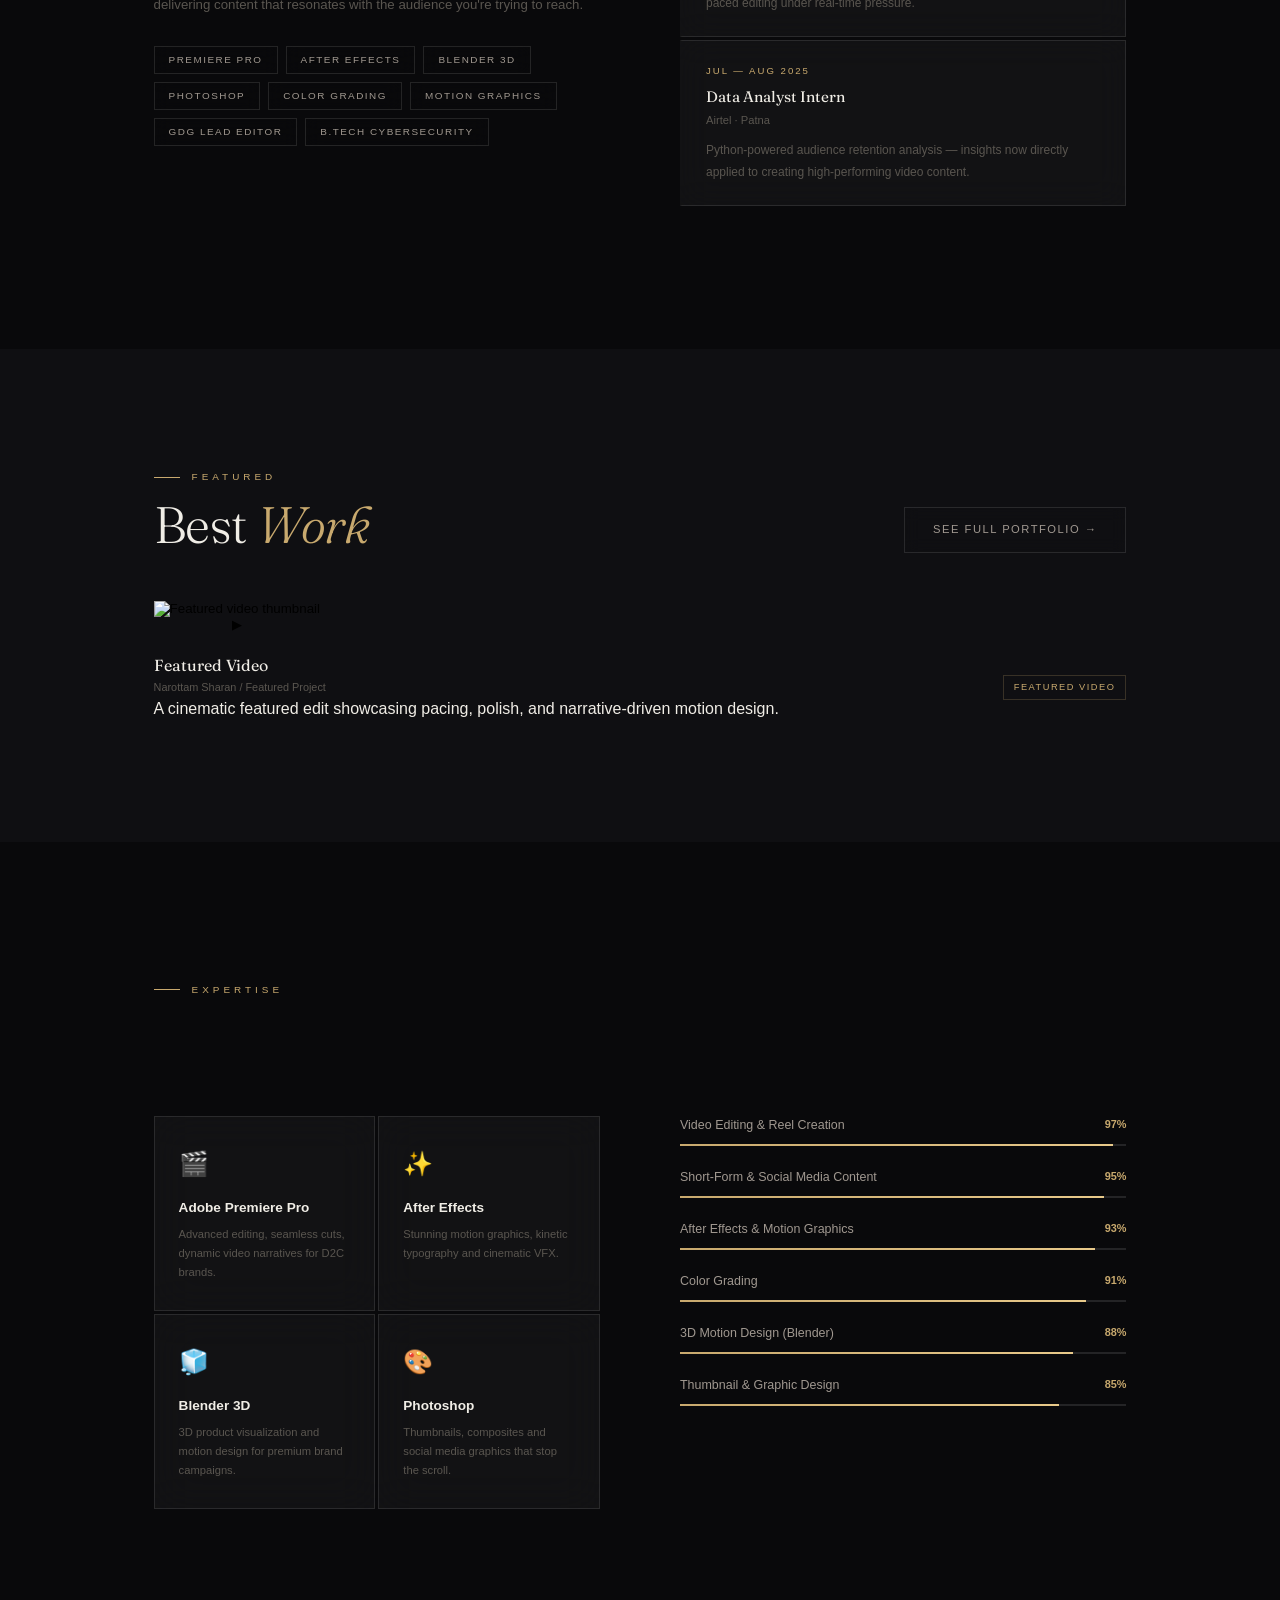
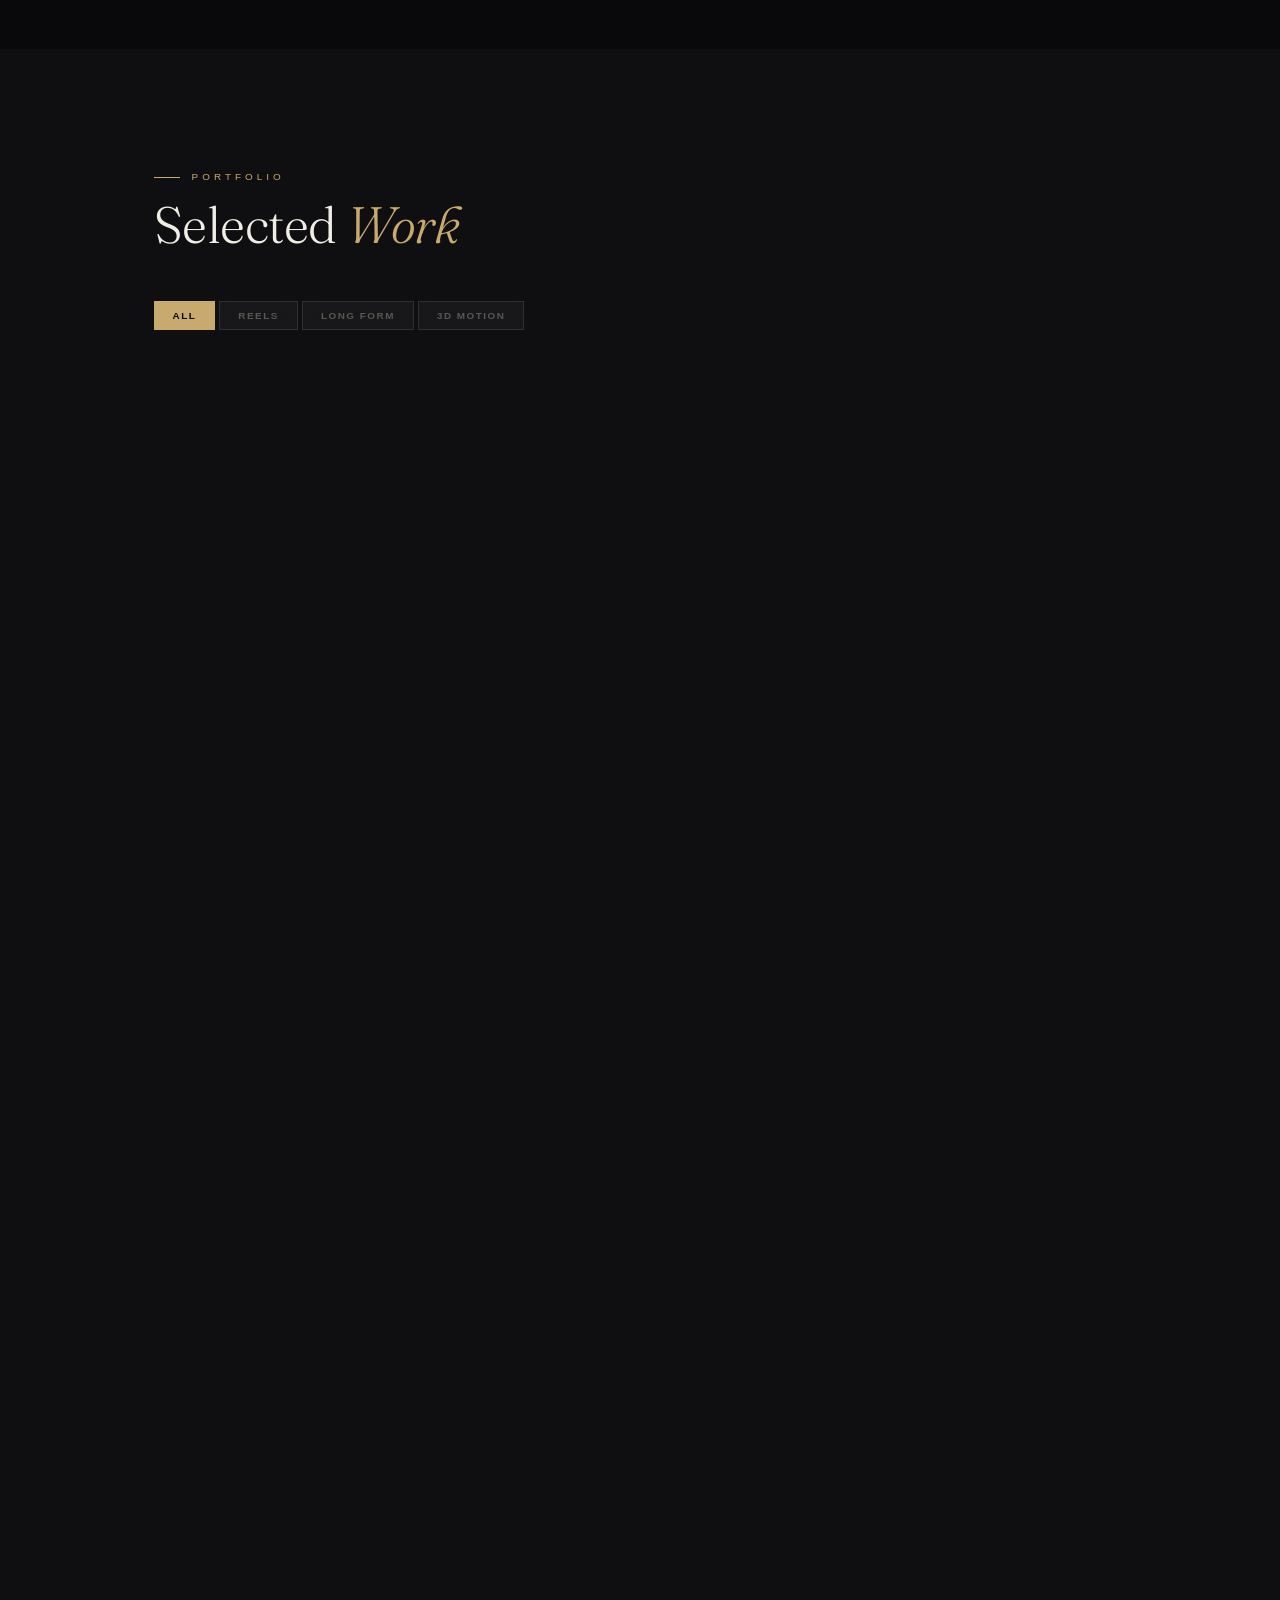
==== commit fcf9dce5: "Update index.html" ====
--- a/Portfolio/index.html
+++ b/Portfolio/index.html
@@ -1,34 +1,35 @@
 <!DOCTYPE html>
 <html lang="en" data-theme="dark">
 <head>
-  <link rel="icon" href="narottam.png">
-  <meta charset="UTF-8"/>
-  <meta name="viewport" content="width=device-width,initial-scale=1.0"/>
-  <title>Narottam Sharan — Senior Video Editor & 3D Motion Designer</title>
-  <link rel="stylesheet" href="style.css">
+  
+<link rel="icon" href="narottam.png">
+<meta charset="UTF-8"/>
+<meta name="viewport" content="width=device-width,initial-scale=1.0"/>
+<title>Narottam Sharan — Senior Video Editor & 3D Motion Designer</title>
+<link rel="stylesheet" href="style.css">
 </head>
 <script async src="https://www.instagram.com/embed.js"></script>
 <body>
 
-<!-- CURSOR (custom) -->
+<!-- CURSOR -->
 <div id="cursor-outer"></div>
 <div id="cursor-inner"></div>
 <div id="cursor-label"></div>
 <div id="cursor-spotlight"></div>
 <div id="progress"></div>
 
-<!-- THEME TOGGLE -->
+<!-- THEME -->
 <button id="themeBtn" aria-label="Toggle theme">
   <span class="t-moon">🌙</span>
   <span class="t-sun">☀️</span>
 </button>
 
-<!-- NAVIGATION -->
+<!-- NAV -->
 <nav id="nav" class="glass-nav">
   <a href="#" class="nav-brand">
-    <img src="narottam.png" class="nav-photo" alt="Narottam">
-    Narottam Sharan
-  </a>
+  <img src="narottam.png" class="nav-photo">
+  Narottam Sharan
+</a>
   <ul class="nav-links">
     <li><a href="#about">About</a></li>
     <li><a href="#bestwork">Best Work</a></li>
@@ -50,27 +51,33 @@
   <a href="#contact">Contact</a>
 </div>
 
-<!-- HERO SECTION -->
+<!-- ══ HERO ══ -->
 <section id="hero">
   <canvas id="hero-canvas"></canvas>
+
   <div class="hero-inner">
     <!-- LEFT -->
     <div class="hero-left">
-      <div class="hero-status"><span class="pulse-dot"></span>Available for Projects</div>
+      <div class="hero-status"><span class="pulse-dot"></span>Available forProjects</div>
+
       <div class="hero-name-block">
         <span class="hero-name-top" id="heroNameTop">Narottam</span>
         <span class="hero-name-bottom">Sharan</span>
       </div>
+
       <div class="hero-role">Senior Video Editor &amp; <strong>3D Motion Designer</strong></div>
+
       <p class="hero-sub">
         I help <strong>international D2C brands</strong> turn complex ideas into
         <strong>scroll-stopping 3D motion ads</strong>, product visualizations,
         and educational content that drives <strong>real engagement and sales.</strong>
       </p>
+
       <div class="hero-btns">
         <a href="#work" class="btn-fill mag-btn"><span>View My Work</span><span>→</span></a>
         <a href="#contact" class="btn-line mag-btn">Start a Project</a>
       </div>
+
       <div class="hero-metrics">
         <div><div class="m-num" data-count="15" data-suf="+">15+</div><div class="m-lbl">Videos Produced</div></div>
         <div><div class="m-num" data-count="30" data-suf="%">30%</div><div class="m-lbl">Retention Boost</div></div>
@@ -79,7 +86,7 @@
       </div>
     </div>
 
-    <!-- RIGHT – GLASS CARD -->
+    <!-- RIGHT — GLASS CARD -->
     <div class="hero-card-wrap">
       <div class="hero-card" id="heroCard">
         <div class="card-photo-wrap" id="cardPhotoWrap">
@@ -106,6 +113,7 @@
       </div>
     </div>
   </div>
+
   <div class="hero-scroll-hint"><div class="scroll-line"></div><div class="scroll-txt">Scroll</div></div>
 </section>
 
@@ -135,7 +143,7 @@
   </div>
 </div>
 
-<!-- ABOUT -->
+<!-- ══ ABOUT ══ -->
 <section id="about">
   <div class="about-grid container">
     <div>
@@ -179,7 +187,7 @@
   </div>
 </section>
 
-<!-- BEST WORK -->
+<!-- ══ BEST WORK ══ -->
 <section id="bestwork">
   <div class="bestwork-inner container">
     <div class="bestwork-header">
@@ -208,10 +216,11 @@
         <div class="yt-tag">Featured Video</div>
       </div>
     </div>
-  </div>
-</section>
-
-<!-- SKILLS -->
+    </div>
+  </div>
+</section>
+
+<!-- ══ SKILLS ══ -->
 <section id="skills">
   <div class="container">
     <div class="eyebrow sr">Expertise</div>
@@ -235,7 +244,8 @@
   </div>
 </section>
 
-<!-- WORK (portfolio) -->
+<!-- ══ WORK ══ -->
+ 
 <section id="work">
   <div class="work-inner container">
     <div class="work-header">
@@ -250,6 +260,7 @@
       <button class="filt" data-f="longform">Long Form</button>
       <button class="filt" data-f="3d">3D Motion</button>
     </div>
+
     <div id="work-carousel-wrap" class="sr d3 work-full-bleed" style="margin-top:32px;">
       <div class="carousel-wrapper">
         <button class="carousel-btn left" id="carouselPrevBtn" aria-label="Previous videos">&lt;</button>
@@ -259,6 +270,7 @@
         <button class="carousel-btn right" id="carouselNextBtn" aria-label="Next videos">&gt;</button>
       </div>
     </div>
+
     <div id="work-3d" class="sr d3" style="margin-top:32px;display:none;">
       <div class="coming-soon-banner">
         <div class="cs-icon">3D</div>
@@ -269,7 +281,6 @@
   </div>
 </section>
 
-<!-- VIDEO MODAL -->
 <div class="video-modal" id="videoModal" aria-hidden="true">
   <div class="video-modal-backdrop" id="videoModalBackdrop"></div>
   <div class="video-modal-dialog">
@@ -278,7 +289,7 @@
   </div>
 </div>
 
-<!-- SERVICES -->
+<!-- ══ SERVICES ══ -->
 <section id="services">
   <div class="services-top container">
     <div><div class="eyebrow sr">What I Offer</div><h2 class="section-title sr d1">Core <em>Services</em></h2></div>
@@ -294,7 +305,7 @@
   </div>
 </section>
 
-<!-- TESTIMONIALS / CLIENTS -->
+<!-- ══ SOCIAL PROOF ══ -->
 <section id="clients">
   <div class="clients-inner container">
     <div class="testimonial-head">
@@ -315,91 +326,121 @@
   </div>
 </section>
 
-<!-- CONTACT – with Netlify form (fully configured) -->
+<!-- ══ CONTACT ══ -->
 <section id="contact">
   <div class="contact-bg-text">Let's Work</div>
+
   <div class="container">
     <div class="contact-layout">
 
-      <!-- LEFT SIDE (info) -->
+      <!-- LEFT SIDE -->
       <div class="contact-left">
         <div class="eyebrow sr">Get in Touch</div>
         <h2 class="section-title sr d1">
           Let's Create<br>
           <em>Content That<br>Converts</em>
         </h2>
+
         <p class="sr d2">
           Ready to elevate your brand? Whether you need scroll-stopping reels,
           brand films, or 3D product ads — let's talk.
         </p>
+
         <div class="ci-list sr d3">
+
           <div class="ci">
             <div class="ci-icon">✉️</div>
             <div>
               <div class="ci-lbl">Email</div>
-              <div class="ci-val"><a href="mailto:narottamsharan.work@gmail.com">narottamsharan.work@gmail.com</a></div>
-            </div>
-          </div>
+              <div class="ci-val">
+                <a href="mailto:narottamsharan.work@gmail.com">
+                  narottamsharan.work@gmail.com
+                </a>
+              </div>
+            </div>
+          </div>
+
           <div class="ci">
             <div class="ci-icon">📞</div>
             <div>
               <div class="ci-lbl">Phone / WhatsApp</div>
-              <div class="ci-val"><a href="tel:+916205839643">+91 6205839643</a></div>
-            </div>
-          </div>
+              <div class="ci-val">
+                <a href="tel:+916205839643">
+                  +91 6205839643
+                </a>
+              </div>
+            </div>
+          </div>
+
           <div class="ci">
             <div class="ci-icon">💼</div>
             <div>
               <div class="ci-lbl">LinkedIn</div>
-              <div class="ci-val"><a href="https://www.linkedin.com/in/narottam-sharan-18b203218/" target="_blank">narottam-sharan-18b203218 ↗</a></div>
-            </div>
-          </div>
+              <div class="ci-val">
+                <a href="https://www.linkedin.com/in/narottam-sharan-18b203218/" target="_blank">
+                  narottam-sharan-18b203218 ↗
+                </a>
+              </div>
+            </div>
+          </div>
+
           <div class="ci">
             <div class="ci-icon">📍</div>
             <div>
               <div class="ci-lbl">Location</div>
-              <div class="ci-val">Bhilai, Chhattisgarh · Open to Remote</div>
-            </div>
-          </div>
-        </div>
-      </div>
-
-      <!-- NETLIFY FORM (correct attributes, honeypot, hidden name) -->
-      <form class="c-form glass-panel sr-r d2"
-            name="contact"
-            method="POST"
-            netlify
-            netlify-honeypot="bot-field"
-            data-netlify="true">   <!-- double insurance, but 'netlify' alone is enough -->
-
-        <!-- required hidden field for Netlify -->
-        <input type="hidden" name="form-name" value="contact" />
-
-        <!-- honeypot field (hidden from users) -->
+              <div class="ci-val">
+                Bhilai, Chhattisgarh · Open to Remote
+              </div>
+            </div>
+          </div>
+
+        </div>
+      </div>
+
+
+      <!-- NETLIFY FORM -->
+      <form
+        class="c-form glass-panel sr-r d2"
+        name="contact"
+        method="POST"
+        data-netlify="true"
+        netlify-honeypot="bot-field"
+      >
+
+        <input type="hidden" name="form-name" value="contact">
+
         <p hidden>
-          <label>Don’t fill this out: <input name="bot-field" /></label>
+          <label>
+            Don’t fill this out:
+            <input name="bot-field">
+          </label>
         </p>
 
         <div class="c-form-top">
           <div class="c-form-kicker">Start a Project</div>
-          <div class="c-form-title">Tell me about your next video.</div>
+          <div class="c-form-title">
+            Tell me about your next video.
+          </div>
         </div>
 
         <div class="fg-row">
+
           <div class="fg">
-            <input type="text" name="name" placeholder="Full Name" required />
-          </div>
+            <input type="text" name="name" placeholder="Full Name" required>
+          </div>
+
           <div class="fg">
-            <input type="email" name="email" placeholder="Email Address" required />
-          </div>
+            <input type="email" name="email" placeholder="Email Address" required>
+          </div>
+
         </div>
 
         <div class="fg">
-          <input type="text" name="company" placeholder="Company / Brand" />
+          <input type="text" name="company" placeholder="Company / Brand">
         </div>
 
         <div class="fg">
-          <input type="text" name="service" placeholder="Service Required" />
+          <input type="text" name="service" placeholder="Service Required">
         </div>
 
         <div class="fg">
@@ -410,7 +451,9 @@
           <span class="c-submit-text">Send Message</span>
           <span class="c-submit-arrow">→</span>
         </button>
+
       </form>
+
     </div>
   </div>
 </section>
@@ -421,7 +464,7 @@
     <div class="footer-logo">Narottam<span>.</span></div>
     <div class="footer-links">
       <a href="https://www.linkedin.com/in/narottam-sharan-18b203218/" target="_blank">LinkedIn</a>
-      <a href="https://mail.google.com/mail/?view=cm&fs=1&to=narottamsharan.work@gmail.com" target="_blank">Email</a>
+     <a href="https://mail.google.com/mail/?view=cm&fs=1&to=narottamsharan.work@gmail.com" target="_blank">Email</a>
       <a href="tel:+916205839643">WhatsApp</a>
     </div>
     <div class="footer-copy">© 2026 Narottam Sharan. All rights reserved.</div>
